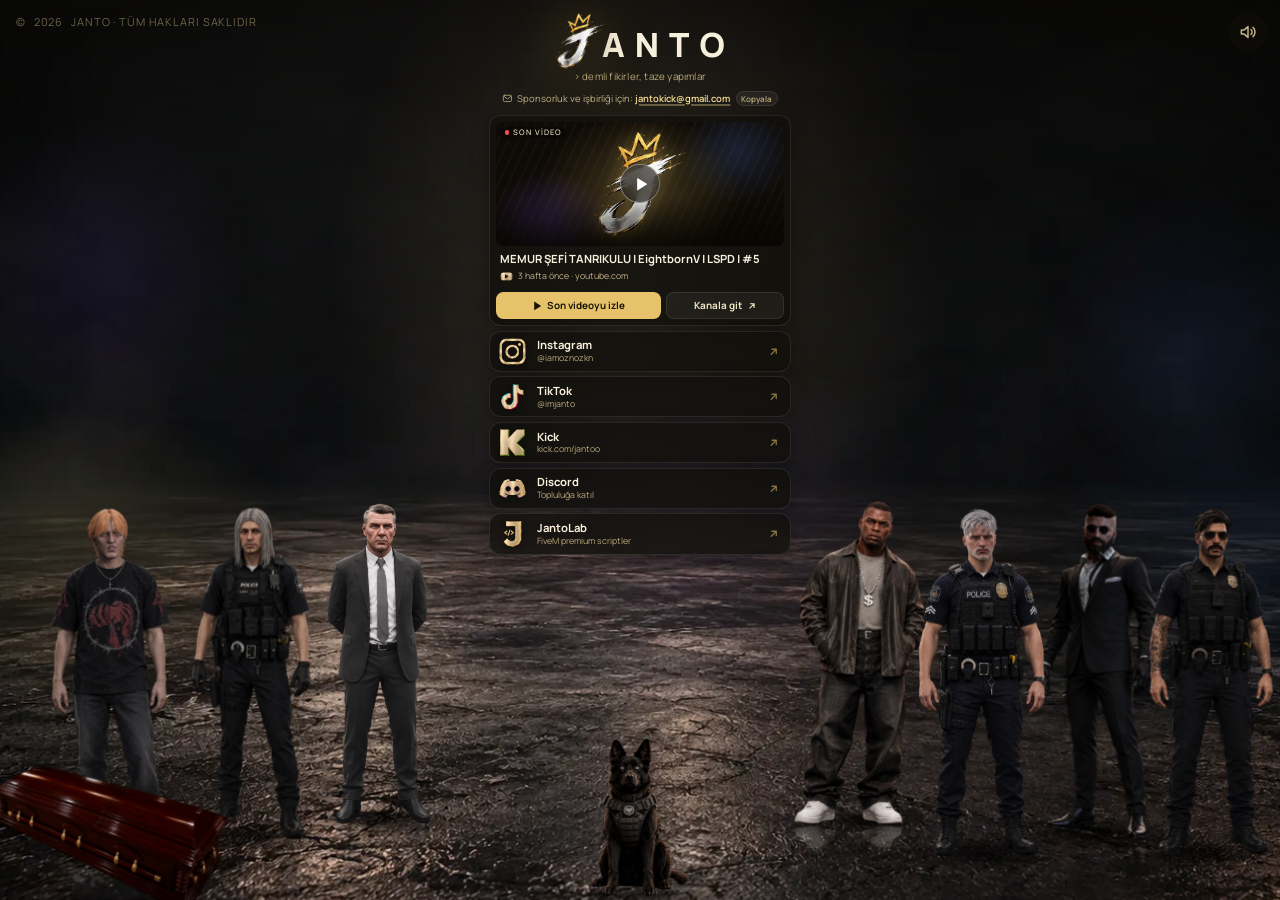
==== index.html @ 06f2e339 "Add first-visit content warning gate" ====
<!doctype html>
<html lang="tr">
<head>
<meta charset="utf-8">
<meta name="viewport" content="width=device-width, initial-scale=1, viewport-fit=cover">
<title>Janto</title>
<meta name="description" content="Janto resmi bağlantı sayfası: YouTube, Instagram, TikTok, Kick, Discord ve JantoLab.">
<meta name="theme-color" content="#080604">
<meta name="color-scheme" content="dark">
<meta name="referrer" content="strict-origin-when-cross-origin">
<meta http-equiv="Content-Security-Policy" content="default-src 'none'; script-src 'self'; style-src 'self' 'unsafe-inline'; img-src 'self' data: https://i.ytimg.com; font-src 'self'; media-src 'self'; connect-src 'self'; manifest-src 'self'; base-uri 'none'; form-action 'none'; object-src 'none'">
<link rel="canonical" href="https://jntpage.netlify.app/">
<link rel="icon" type="image/png" href="img/favicon-64.png">
<link rel="apple-touch-icon" href="img/apple-touch-icon.png">
<link rel="manifest" href="manifest.webmanifest">
<meta property="og:type" content="website">
<meta property="og:site_name" content="Janto">
<meta property="og:title" content="Janto">
<meta property="og:description" content="YouTube, Instagram, TikTok, Kick, Discord ve JantoLab: tüm bağlantılar tek sayfada.">
<meta property="og:url" content="https://jntpage.netlify.app/">
<meta property="og:image" content="https://jntpage.netlify.app/img/og.jpg">
<meta property="og:image:width" content="1200">
<meta property="og:image:height" content="630">
<meta name="twitter:card" content="summary_large_image">
<link rel="preload" href="fonts/manrope-latin-wght-normal.woff2" as="font" type="font/woff2" crossorigin>
<link rel="preload" href="fonts/manrope-latin-ext-wght-normal.woff2" as="font" type="font/woff2" crossorigin>
<link rel="preload" href="fonts/playfair-display-latin-wght-normal.woff2" as="font" type="font/woff2" crossorigin>
<link rel="stylesheet" href="css/style.css?v=20261113i">
<script src="js/app.js?v=20261113m" defer></script>
</head>
<body>
<svg width="0" height="0" style="position:absolute" aria-hidden="true">
  <defs>
    <linearGradient id="ig" x1="0" y1="1" x2="1" y2="0">
      <stop offset="0" stop-color="#fdc468"/>
      <stop offset=".45" stop-color="#e1306c"/>
      <stop offset="1" stop-color="#7b3fe4"/>
    </linearGradient>
    <symbol id="glass" viewBox="0 0 28 30">
      <path d="M7 7h14l-1.5 13.5a3.2 3.2 0 0 1-3.2 2.8h-4.6a3.2 3.2 0 0 1-3.2-2.8z" fill="#d98a3a" fill-opacity=".9"/>
      <path d="M7 7h14l-.5 4.5H7.5z" fill="#fff" fill-opacity=".25"/>
      <path d="M7 7h14l-1.5 13.5a3.2 3.2 0 0 1-3.2 2.8h-4.6a3.2 3.2 0 0 1-3.2-2.8z" fill="none" stroke="currentColor" stroke-width="1.6" stroke-linejoin="round"/>
      <ellipse cx="14" cy="26.6" rx="10" ry="2.3" fill="none" stroke="currentColor" stroke-width="1.6"/>
    </symbol>
    <symbol id="arrow-out" viewBox="0 0 16 16"><path d="M4.5 11.5l7-7M5.5 4.5h6v6" fill="none" stroke="currentColor" stroke-width="1.8" stroke-linecap="round" stroke-linejoin="round"/></symbol>
    <symbol id="yt-icon" viewBox="0 0 32 22"><rect x="0" y="0" width="32" height="22" rx="6.5" fill="#ff2d2d"/><path d="M13 6l9 5-9 5z" fill="#fff"/></symbol>
  </defs>
</svg>

<div class="floor" id="floor" aria-hidden="true"></div>
<div class="grade" aria-hidden="true"></div>
<div class="fog" aria-hidden="true"></div>

<div class="stamp">© <span id="yr">2026</span> Janto · Tüm hakları saklıdır</div>

<main>
  <header class="hero">
    <h1 class="wordmark" aria-label="JANTO">
      <img class="logo" src="img/logo-240.webp" alt="" width="240" height="279" fetchpriority="high" decoding="async">
      <span aria-hidden="true">ANTO</span>
    </h1>
    <p class="tagline">&gt; demli fikirler, taze yapımlar</p>
    <!-- Sponsorluk satırı: adres js/app.js içinde parçalı birleştirilir -->
    <p class="contact">
      <svg viewBox="0 0 24 24" fill="none" stroke="currentColor" stroke-width="1.8" stroke-linecap="round" stroke-linejoin="round" aria-hidden="true"><rect x="3" y="5" width="18" height="14" rx="2.6"/><path d="M3.8 7.2L12 13.2l8.2-6"/></svg>
      <span><b class="contact-h">Sponsorluk / İşbirliği</b><br>Sponsorluk ve işbirliği için: <a id="mail" href="#">e-posta adresini göster</a><noscript> jantokick [at] gmail [dot] com</noscript> <button class="copy" id="copy" type="button" hidden>Kopyala</button></span>
    </p>
  </header>

  <ul class="links">
    <li>
      <div class="yt-card" id="yt" data-state="demo">
        <a class="yt-thumb" id="yt-thumb" href="#" data-yt="video" aria-label="Son video, izle">
          <span class="yt-ph" id="yt-ph" aria-hidden="true"><img src="img/logo-240.webp" alt="" width="240" height="279" decoding="async"></span>
          <img class="yt-img" id="yt-img" alt="" hidden>
          <span class="film film-l" aria-hidden="true"></span><span class="film film-r" aria-hidden="true"></span>
          <span class="yt-badge"><i class="dot"></i>Son video<b class="yt-new" id="yt-new" hidden>Yeni</b></span>
          <span class="yt-play" aria-hidden="true"><svg viewBox="0 0 16 16"><path d="M3.5 1.8v12.4a.5.5 0 0 0 .76.43l10-6.2a.5.5 0 0 0 0-.86l-10-6.2a.5.5 0 0 0-.76.43z" fill="currentColor"/></svg></span>
          <span class="yt-bar" aria-hidden="true"><i></i></span>
        </a>
        <div class="yt-body">
          <h2 class="yt-title" id="yt-title">Son videon burada otomatik görünecek</h2>
          <p class="yt-meta"><img src="img/ic_yt.webp?v=2" alt="" width="192" height="192" decoding="async"><span class="yt-when" id="yt-when">Abone olmayı unutma!</span></p>
        </div>
        <div class="yt-actions">
          <a class="yt-btn yt-btn--main" id="yt-watch" href="#" data-yt="video"><svg viewBox="0 0 16 16" aria-hidden="true"><path d="M3.5 1.8v12.4a.5.5 0 0 0 .76.43l10-6.2a.5.5 0 0 0 0-.86l-10-6.2a.5.5 0 0 0-.76.43z" fill="currentColor"/></svg>Son videoyu izle</a>
          <a class="yt-btn" id="yt-chan" href="#" data-yt="channel">Kanala git<svg aria-hidden="true"><use href="#arrow-out"/></svg></a>
        </div>
      </div>
    </li>
    <li>
      <a class="link" href="#" data-link="instagram">
        <span class="tile">
          <img src="img/ic_instagram.webp?v=2" alt="" width="192" height="192" decoding="async">
        </span>
        <span class="txt"><b>Instagram</b><small>@iamoznozkn</small></span>
        <span class="go"><svg aria-hidden="true"><use href="#arrow-out"/></svg></span>
      </a>
    </li>
    <li>
      <a class="link" href="#" data-link="tiktok">
        <span class="tile">
          <img src="img/ic_tiktok.webp?v=2" alt="" width="192" height="192" decoding="async">
        </span>
        <span class="txt"><b>TikTok</b><small>@imjanto</small></span>
        <span class="go"><svg aria-hidden="true"><use href="#arrow-out"/></svg></span>
      </a>
    </li>
    <li>
      <a class="link" href="#" data-link="kick">
        <span class="tile">
          <img src="img/ic_kick.webp?v=2" alt="" width="192" height="192" decoding="async">
        </span>
        <span class="txt"><b>Kick</b><small>kick.com/jantoo</small></span>
        <span class="go"><svg aria-hidden="true"><use href="#arrow-out"/></svg></span>
      </a>
    </li>
    <li>
      <a class="link" href="#" data-link="discord">
        <span class="tile">
          <img src="img/ic_discord.webp?v=2" alt="" width="192" height="192" decoding="async">
        </span>
        <span class="txt"><b>Discord</b><small>Topluluğa katıl</small></span>
        <span class="go"><svg aria-hidden="true"><use href="#arrow-out"/></svg></span>
      </a>
    </li>
    <li>
      <a class="link" href="#" data-link="jantolab">
        <span class="tile">
          <img src="img/ic_jantolab.webp?v=2" alt="" width="192" height="192" decoding="async">
        </span>
        <span class="txt"><b>JantoLab</b><small>FiveM premium scriptler</small></span>
        <span class="go"><svg aria-hidden="true"><use href="#arrow-out"/></svg></span>
      </a>
    </li>
  </ul>
</main>

<section class="persp" aria-label="Karakter seçimi">
  <div class="lane-title">Karakter seç <span>kaydır →</span></div>
  <div class="world" id="world">
      <div class="char char-coffin" data-id="coffin" style="--cx:200;--feet:1068;--h:227;--ar:1.4970;--tz:200">
        <div class="sprite">
          <span class="glow"></span>
          <span class="shadow"></span>
          <span class="pad"></span>
          <img loading="lazy" class="ref" src="img/coffin_closed.webp" alt="" aria-hidden="true" decoding="async" draggable="false">
          <picture><source media="(max-width: 899px), (max-aspect-ratio: 6/5), (max-height: 659px)" srcset="img/m/coffin_closed.webp"><img class="fig fig-closed" src="img/coffin_closed.webp" alt="" width="1000" height="668" decoding="async" draggable="false"></picture><picture><source media="(max-width: 899px), (max-aspect-ratio: 6/5), (max-height: 659px)" srcset="img/m/coffin_open.webp"><img class="fig fig-open" src="img/coffin_open.webp" loading="lazy" alt="" width="1000" height="668" decoding="async" draggable="false"></picture>
          <button class="hit" type="button" data-id="coffin" style="clip-path:polygon(0.2% 25.48%,2.25% 37.21%,0.07% 39.76%,2.31% 51.17%,0.95% 59.73%,65.96% 99.49%,88.36% 99.9%,96.26% 77.88%,95.78% 66.16%,99.66% 50.87%,98.91% 43.73%,56.23% 23.96%,55.21% 11.01%,12.59% 0.2%,13.07% 14.07%)"></button>
          <span class="tag tag--top" aria-hidden="true"></span>
        </div>
      </div>
      <div class="char" data-id="orange" style="--cx:172;--feet:1012;--h:520;--ar:0.3509;--tz:40">
        <div class="sprite">
          <span class="glow"></span>
          <span class="shadow"></span>
          <span class="pad"></span>
          <img loading="lazy" class="ref" src="img/orange.webp" alt="" aria-hidden="true" decoding="async" draggable="false">
          <picture><source media="(max-width: 899px), (max-aspect-ratio: 6/5), (max-height: 659px)" srcset="img/m/orange.webp"><img class="fig" src="img/orange.webp" alt="" width="372" height="1060" decoding="async" draggable="false"></picture>
          <button class="hit" type="button" data-id="orange" style="clip-path:polygon(44.67% 0.14%,30.38% 5.72%,37.83% 14.42%,15.9% 18.87%,0.4% 33.14%,7.65% 34.35%,1.41% 54.91%,12.27% 59.15%,11.07% 48.27%,22.54% 35.69%,15.9% 52.79%,27.77% 85.87%,15.29% 95.9%,31.39% 96.47%,48.89% 92.93%,50.3% 57.03%,69.22% 94.7%,96.38% 99.72%,83.3% 59.01%,95.98% 54.56%,91.55% 33.71%,98.99% 32.51%,83.3% 18.3%,61.17% 14.42%,63.18% 3.53%)"></button>
          <span class="tag tag--top" aria-hidden="true"></span>
        </div>
      </div>
      <div class="char" data-id="graypolice" style="--cx:376;--feet:990;--h:500;--ar:0.3642;--tz:0">
        <div class="sprite">
          <span class="glow"></span>
          <span class="shadow"></span>
          <span class="pad"></span>
          <img loading="lazy" class="ref" src="img/graypolice.webp" alt="" aria-hidden="true" decoding="async" draggable="false">
          <picture><source media="(max-width: 899px), (max-aspect-ratio: 6/5), (max-height: 659px)" srcset="img/m/graypolice.webp"><img class="fig" src="img/graypolice.webp" alt="" width="386" height="1060" decoding="async" draggable="false"></picture>
          <button class="hit" type="button" data-id="graypolice" style="clip-path:polygon(45.36% 0.37%,35.89% 4.7%,35.08% 14.03%,20.16% 17.93%,6.85% 30.42%,10.89% 31.74%,0.2% 51.8%,12.5% 56.28%,11.29% 45.78%,17.34% 40.71%,23.99% 48.64%,15.52% 51.29%,17.14% 59.59%,24.19% 60.18%,24.4% 87.29%,11.69% 94.86%,25.81% 95.74%,41.73% 92.43%,52.42% 55.11%,71.98% 83.03%,73.19% 95.44%,77.62% 99.12%,88.1% 99.78%,94.56% 97.58%,83.06% 54.67%,88.1% 52.17%,88.31% 57.16%,99.6% 52.53%,98.79% 30.42%,85.69% 17.63%,70.16% 14.03%,63.91% 1.98%)"></button>
          <span class="tag tag--top" aria-hidden="true"></span>
        </div>
      </div>
      <div class="char" data-id="suitman" style="--cx:566;--feet:970;--h:486;--ar:0.3245;--tz:-40">
        <div class="sprite">
          <span class="glow"></span>
          <span class="shadow"></span>
          <span class="pad"></span>
          <img loading="lazy" class="ref" src="img/suitman.webp" alt="" aria-hidden="true" decoding="async" draggable="false">
          <picture><source media="(max-width: 899px), (max-aspect-ratio: 6/5), (max-height: 659px)" srcset="img/m/suitman.webp"><img class="fig" src="img/suitman.webp" alt="" width="344" height="1060" decoding="async" draggable="false"></picture>
          <button class="hit" type="button" data-id="suitman" style="clip-path:polygon(49.05% 0.08%,34.29% 3.56%,37.86% 12.68%,7.86% 18.48%,0.95% 36.66%,14.52% 41.14%,10.0% 53.44%,15.95% 55.22%,16.9% 86.7%,8.1% 98.76%,23.81% 99.38%,33.1% 95.36%,50.71% 56.38%,67.62% 93.35%,82.86% 98.92%,95.24% 99.77%,99.29% 97.83%,85.24% 86.62%,89.05% 52.05%,84.29% 40.6%,95.48% 36.12%,90.0% 18.25%,61.67% 13.15%,65.48% 2.4%)"></button>
          <span class="tag tag--top" aria-hidden="true"></span>
        </div>
      </div>
      <div class="char char-dog" data-id="dog" style="--cx:960;--feet:1062;--h:232;--ar:0.6319;--tz:120">
        <div class="sprite">
          <span class="glow"></span>
          <span class="shadow"></span>
          <span class="pad"></span>
          <img loading="lazy" class="ref dog-sit" src="img/dog.webp" alt="" aria-hidden="true" decoding="async" draggable="false">
          <img class="ref dog-sleep" src="img/dog_sleep.webp" loading="lazy" alt="" aria-hidden="true" decoding="async" draggable="false">
          <picture><source media="(max-width: 899px), (max-aspect-ratio: 6/5), (max-height: 659px)" srcset="img/m/dog.webp"><img class="fig dog-sit" src="img/dog.webp" alt="" width="455" height="720" decoding="async" draggable="false"></picture>
          <img class="fig dog-sleep" src="img/dog_sleep.webp" loading="lazy" alt="" width="560" height="612" decoding="async" draggable="false">
          <button class="hit" type="button" data-id="dog" style="clip-path:polygon(57.4% 0.09%,39.79% 10.37%,27.66% 0.93%,22.04% 1.78%,18.05% 13.08%,19.82% 21.87%,16.27% 26.45%,19.67% 31.4%,13.02% 39.81%,15.83% 44.77%,12.28% 58.88%,16.12% 66.17%,8.14% 76.17%,11.98% 87.57%,0.3% 91.87%,3.7% 94.11%,14.2% 93.55%,13.31% 99.16%,25.3% 98.79%,27.37% 94.02%,51.18% 93.93%,52.37% 98.6%,64.5% 99.63%,66.12% 95.05%,81.07% 95.51%,77.07% 90.28%,79.73% 88.5%,89.2% 92.8%,99.26% 90.0%,94.23% 84.86%,81.51% 82.24%,79.14% 68.32%,71.15% 63.93%,67.01% 39.25%,59.76% 30.84%,62.43% 26.64%,59.02% 21.87%,61.24% 12.9%)" data-poly-sit="polygon(57.4% 0.09%,39.79% 10.37%,27.66% 0.93%,22.04% 1.78%,18.05% 13.08%,19.82% 21.87%,16.27% 26.45%,19.67% 31.4%,13.02% 39.81%,15.83% 44.77%,12.28% 58.88%,16.12% 66.17%,8.14% 76.17%,11.98% 87.57%,0.3% 91.87%,3.7% 94.11%,14.2% 93.55%,13.31% 99.16%,25.3% 98.79%,27.37% 94.02%,51.18% 93.93%,52.37% 98.6%,64.5% 99.63%,66.12% 95.05%,81.07% 95.51%,77.07% 90.28%,79.73% 88.5%,89.2% 92.8%,99.26% 90.0%,94.23% 84.86%,81.51% 82.24%,79.14% 68.32%,71.15% 63.93%,67.01% 39.25%,59.76% 30.84%,62.43% 26.64%,59.02% 21.87%,61.24% 12.9%)" data-poly-sleep="polygon(22.14% 0.00%,18.93% 9.48%,18.93% 14.05%,17.68% 18.14%,17.86% 19.93%,18.75% 20.42%,18.57% 25.65%,17.86% 27.29%,18.57% 28.10%,18.75% 30.56%,17.32% 31.70%,17.32% 32.68%,15.36% 35.13%,15.00% 37.58%,15.71% 40.03%,16.79% 41.01%,16.79% 42.32%,16.07% 42.81%,15.54% 44.61%,16.25% 47.39%,14.11% 49.18%,11.61% 53.92%,12.14% 56.37%,13.75% 57.03%,14.11% 60.95%,13.04% 61.76%,12.32% 68.63%,10.36% 71.41%,10.36% 78.76%,7.86% 83.66%,8.04% 85.78%,5.71% 88.56%,3.39% 89.54%,0.89% 93.14%,0.00% 93.30%,0.00% 96.41%,5.89% 98.37%,15.89% 97.88%,18.21% 96.57%,20.00% 93.79%,22.14% 92.48%,22.68% 90.85%,26.79% 87.91%,29.29% 87.75%,40.00% 88.73%,40.00% 90.03%,37.50% 91.50%,35.54% 95.26%,35.36% 97.22%,37.14% 98.69%,39.11% 99.02%,39.29% 99.84%,51.07% 99.84%,51.07% 99.18%,52.86% 97.88%,53.04% 95.75%,53.75% 94.77%,65.54% 90.36%,67.14% 88.73%,66.96% 85.62%,68.75% 85.62%,70.54% 87.42%,77.14% 87.75%,79.64% 87.42%,81.43% 85.29%,83.75% 85.29%,86.43% 86.27%,95.89% 85.95%,99.82% 84.48%,99.82% 76.80%,99.11% 76.80%,97.68% 75.33%,96.07% 72.39%,94.11% 72.06%,93.75% 71.08%,91.07% 70.42%,90.71% 69.77%,84.11% 69.77%,82.32% 65.52%,81.07% 64.54%,81.07% 63.56%,76.61% 59.97%,76.07% 58.82%,73.57% 57.35%,65.71% 55.07%,62.86% 49.02%,60.18% 47.39%,60.36% 45.92%,59.11% 44.28%,58.93% 41.99%,59.64% 41.83%,60.71% 37.25%,59.11% 33.01%,57.68% 31.37%,57.86% 29.41%,58.93% 27.29%,58.57% 21.73%,59.82% 20.75%,59.82% 10.62%,58.75% 3.76%,57.86% 1.47%,55.71% 0.98%,53.04% 2.45%,46.25% 9.64%,42.68% 11.44%,42.68% 13.89%,38.21% 14.22%,35.36% 13.73%,35.71% 11.44%,32.86% 9.31%,29.29% 4.08%,25.54% 0.65%,25.54% 0.00%)"></button>
          <span class="tag tag--right" aria-hidden="true"></span>
        </div>
      </div>
      <div class="char" data-id="black" style="--cx:1292;--feet:970;--h:490;--ar:0.4075;--tz:-40">
        <div class="sprite">
          <span class="glow"></span>
          <span class="shadow"></span>
          <span class="pad"></span>
          <img loading="lazy" class="ref" src="img/black.webp" alt="" aria-hidden="true" decoding="async" draggable="false">
          <picture><source media="(max-width: 899px), (max-aspect-ratio: 6/5), (max-height: 659px)" srcset="img/m/black.webp"><img class="fig" src="img/black.webp" alt="" width="432" height="1060" decoding="async" draggable="false"></picture>
          <button class="hit" type="button" data-id="black" style="clip-path:polygon(67.25% 0.27%,54.15% 1.87%,49.13% 11.39%,18.56% 18.77%,3.93% 31.58%,21.62% 53.2%,7.64% 84.07%,10.04% 92.53%,1.31% 99.47%,31.0% 98.4%,38.43% 87.9%,33.62% 84.34%,44.54% 75.18%,52.18% 59.88%,54.8% 84.34%,47.16% 87.37%,51.97% 98.13%,82.31% 99.73%,73.58% 93.24%,81.44% 83.81%,84.28% 54.09%,99.56% 34.88%,92.36% 22.69%,69.43% 13.26%,75.33% 3.74%)"></button>
          <span class="tag tag--top" aria-hidden="true"></span>
        </div>
      </div>
      <div class="char" data-id="tiago" style="--cx:1470;--feet:1012;--h:520;--ar:0.3708;--tz:40">
        <div class="sprite">
          <span class="glow"></span>
          <span class="shadow"></span>
          <span class="pad"></span>
          <img loading="lazy" class="ref" src="img/tiago.webp" alt="" aria-hidden="true" decoding="async" draggable="false">
          <picture><source media="(max-width: 899px), (max-aspect-ratio: 6/5), (max-height: 659px)" srcset="img/m/tiago.webp"><img class="fig" src="img/tiago.webp" alt="" width="393" height="1060" decoding="async" draggable="false"></picture>
          <button class="hit" type="button" data-id="tiago" style="clip-path:polygon(41.74% 0.14%,31.91% 4.06%,38.22% 13.64%,10.95% 21.76%,0.37% 39.67%,0.19% 54.13%,11.32% 58.75%,10.95% 53.37%,18.74% 65.56%,12.06% 98.97%,26.72% 99.59%,48.61% 57.16%,64.56% 96.76%,87.01% 99.52%,90.72% 96.56%,79.59% 90.43%,79.04% 35.61%,89.05% 47.8%,82.93% 55.3%,89.05% 54.13%,87.94% 59.02%,96.85% 56.34%,99.44% 50.0%,93.88% 31.54%,82.37% 19.97%,57.7% 13.71%,58.81% 2.07%)"></button>
          <span class="tag tag--top" aria-hidden="true"></span>
        </div>
      </div>
      <div class="char" data-id="beard" style="--cx:1646;--feet:990;--h:505;--ar:0.3736;--tz:0">
        <div class="sprite">
          <span class="glow"></span>
          <span class="shadow"></span>
          <span class="pad"></span>
          <img loading="lazy" class="ref" src="img/beard.webp" alt="" aria-hidden="true" decoding="async" draggable="false">
          <picture><source media="(max-width: 899px), (max-aspect-ratio: 6/5), (max-height: 659px)" srcset="img/m/beard.webp"><img class="fig" src="img/beard.webp" alt="" width="396" height="1060" decoding="async" draggable="false"></picture>
          <button class="hit" type="button" data-id="beard" style="clip-path:polygon(49.26% 0.07%,37.87% 6.93%,42.1% 14.33%,21.51% 20.23%,1.47% 46.98%,2.57% 55.69%,12.68% 57.06%,12.13% 49.31%,28.12% 39.16%,22.43% 51.58%,32.35% 86.56%,23.16% 92.66%,8.64% 95.95%,48.9% 95.68%,51.84% 59.12%,75.18% 93.07%,71.88% 99.38%,86.21% 99.79%,89.52% 89.99%,78.86% 56.79%,93.57% 52.67%,99.45% 33.81%,86.95% 17.01%,61.21% 12.62%,65.26% 3.64%)"></button>
          <span class="tag tag--top" aria-hidden="true"></span>
        </div>
      </div>
      <div class="char" data-id="mustache" style="--cx:1812;--feet:1012;--h:520;--ar:0.3642;--tz:40">
        <div class="sprite">
          <span class="glow"></span>
          <span class="shadow"></span>
          <span class="pad"></span>
          <img loading="lazy" class="ref" src="img/mustache.webp" alt="" aria-hidden="true" decoding="async" draggable="false">
          <picture><source media="(max-width: 899px), (max-aspect-ratio: 6/5), (max-height: 659px)" srcset="img/m/mustache.webp"><img class="fig" src="img/mustache.webp" alt="" width="386" height="1060" decoding="async" draggable="false"></picture>
          <button class="hit" type="button" data-id="mustache" style="clip-path:polygon(51.81% 0.07%,35.89% 2.93%,39.52% 12.84%,14.11% 19.22%,2.82% 29.13%,5.04% 56.13%,14.31% 57.3%,10.89% 52.6%,16.13% 55.03%,10.08% 47.62%,15.52% 39.25%,15.52% 49.08%,21.37% 49.6%,15.32% 91.64%,6.45% 97.95%,11.69% 99.71%,32.06% 96.33%,50.2% 55.25%,63.91% 95.3%,81.85% 99.12%,94.35% 98.17%,80.44% 84.67%,81.05% 40.57%,89.31% 47.76%,85.89% 57.08%,95.97% 55.03%,99.6% 46.66%,85.08% 21.94%,75.2% 15.7%,59.27% 13.57%,65.32% 3.52%)"></button>
          <span class="tag tag--top" aria-hidden="true"></span>
        </div>
      </div>
  </div>
</section>

<button class="snd" id="snd" type="button" aria-pressed="true" aria-label="Efekt seslerini kapat" title="Efekt sesleri">
    <svg class="i-on" viewBox="0 0 24 24" fill="none" stroke="currentColor" stroke-width="1.8" stroke-linecap="round" stroke-linejoin="round" aria-hidden="true"><path d="M4 9.5v5h3.5L12 18.5v-13L7.5 9.5H4z"/><path d="M15.5 9a4 4 0 0 1 0 6M18 6.5a7.5 7.5 0 0 1 0 11"/></svg>
    <svg class="i-off" viewBox="0 0 24 24" fill="none" stroke="currentColor" stroke-width="1.8" stroke-linecap="round" stroke-linejoin="round" aria-hidden="true"><path d="M4 9.5v5h3.5L12 18.5v-13L7.5 9.5H4z"/><path d="M16 9.5l5 5M21 9.5l-5 5"/></svg>
  </button>
  <div class="fx" id="fx" aria-hidden="true"></div>
  <dialog id="go" aria-labelledby="go-title">
  <div class="go-card">
    <div class="go-who">
      <span class="go-photo" id="go-photo"><img id="go-img" alt=""></span>
      <div>
        <div class="go-name" id="go-name"></div>
        <div class="go-eyebrow"><svg aria-hidden="true"><use href="#arrow-out"/></svg>dış bağlantı</div>
      </div>
    </div>
    <h2 id="go-title">Bu siteye yönlendiriliyorsunuz</h2>
    <p class="go-url"><b id="go-host"></b><small id="go-full"></small></p>
    <p class="go-ask">Onaylıyor musunuz?</p>
    <div class="go-actions">
      <button class="btn" id="go-cancel" type="button">Vazgeç</button>
      <a class="btn primary" id="go-ok" target="_blank" rel="noopener noreferrer" href="#">Onaylıyorum</a>
    </div>
  </div>
</dialog>

  <dialog class="warning-dialog" id="warning" aria-labelledby="warning-title" aria-describedby="warning-description">
    <div class="warning-card">
      <span class="warning-kicker">İÇERİK UYARISI</span>
      <h2 id="warning-title">Devam etmeden önce</h2>
      <p id="warning-description">Bu sitede <strong>jumpscare</strong>, aniden değişen görüntüler, yüksek ses efektleri ve parlak ya da yanıp sönen ışıklar bulunabilir. Bu tür içerikler ışığa duyarlı kişiler veya bu efektlerden rahatsız olabilecek ziyaretçiler için uygun olmayabilir.</p>
      <p class="warning-note">Devam ederek bu tür efektlerle karşılaşabileceğini anladığını ve siteye girmek istediğini onaylamış olursun.</p>
      <div class="warning-actions">
        <button class="warning-leave" id="warning-leave" type="button">Ayrıl</button>
        <button class="warning-accept" id="warning-accept" type="button">Anladım, siteye gir</button>
      </div>
    </div>
  </dialog>
</body>
</html>
---- css/style.css ----
@font-face {
  font-family: "Manrope";
  font-style: normal;
  font-display: swap;
  font-weight: 200 800;
  src: url("../fonts/manrope-latin-ext-wght-normal.woff2") format("woff2");
  unicode-range: U+0100-02BA,U+02BD-02C5,U+02C7-02CC,U+02CE-02D7,U+02DD-02FF,U+0304,U+0308,U+0329,U+1D00-1DBF,U+1E00-1E9F,U+1EF2-1EFF,U+2020,U+20A0-20AB,U+20AD-20C0,U+2113,U+2C60-2C7F,U+A720-A7FF;
}
@font-face {
  font-family: "Manrope";
  font-style: normal;
  font-display: swap;
  font-weight: 200 800;
  src: url("../fonts/manrope-latin-wght-normal.woff2") format("woff2");
  unicode-range: U+0000-00FF,U+0131,U+0152-0153,U+02BB-02BC,U+02C6,U+02DA,U+02DC,U+0304,U+0308,U+0329,U+2000-206F,U+20AC,U+2122,U+2191,U+2193,U+2212,U+2215,U+FEFF,U+FFFD;
}
@font-face {
  font-family: "Playfair Display";
  font-style: normal;
  font-display: swap;
  font-weight: 400 900;
  src: url("../fonts/playfair-display-latin-ext-wght-normal.woff2") format("woff2");
  unicode-range: U+0100-02BA,U+02BD-02C5,U+02C7-02CC,U+02CE-02D7,U+02DD-02FF,U+0304,U+0308,U+0329,U+1D00-1DBF,U+1E00-1E9F,U+1EF2-1EFF,U+2020,U+20A0-20AB,U+20AD-20C0,U+2113,U+2C60-2C7F,U+A720-A7FF;
}
@font-face {
  font-family: "Playfair Display";
  font-style: normal;
  font-display: swap;
  font-weight: 400 900;
  src: url("../fonts/playfair-display-latin-wght-normal.woff2") format("woff2");
  unicode-range: U+0000-00FF,U+0131,U+0152-0153,U+02BB-02BC,U+02C6,U+02DA,U+02DC,U+0304,U+0308,U+0329,U+2000-206F,U+20AC,U+2122,U+2191,U+2193,U+2212,U+2215,U+FEFF,U+FFFD;
}

/* Layout: sabit karanlık zemin üzerinde karakter seçim sahnesi. Ortada logo, sponsorluk satırı, YouTube vitrin kartı ve beş bağlantı; iki yanda üçer karakter, altta köpek, sol önde tabut.
   Dar ekranda sahne, bağlantıların altında yatay kaydırılan bir şeride dönüşür. Tek tema: koyu, soft altın sarısı; mor ve mavi sadece küçük fışkırtmalar. */
:root {
  color-scheme: dark;
  --bg: #080604;
  --ink: #f7edd0;
  --muted: #bba97c;
  --card: rgba(24, 18, 10, .90);
  --card-fg: #f8f0da;
  --card-sub: #c4b389;
  --card-line: rgba(232, 200, 114, .24);
  --tile: rgba(232, 200, 114, .10);
  --accent: #e6c36a;
  --accent-hi: #f5dd93;
  --accent-lo: #b98f3a;
  --accent-fg: #1b1406;
  --accent-soft: #f0d58c;
  --violet: #8b5cf6;
  --blue: #4f8cff;
  --tea: #d98a3a;
  --pill: rgba(24, 18, 10, .88);
  --pill-fg: #ecd9a3;
  --font-display: "Playfair Display", Georgia, "Times New Roman", serif;
  --font-body: "Manrope", system-ui, -apple-system, "Segoe UI", sans-serif;
  --font-mono: "Manrope", system-ui, -apple-system, "Segoe UI", sans-serif;
}

* { box-sizing: border-box; }
[hidden] { display: none !important; }
html, body { min-height: 100%; }
body {
  margin: 0;
  background: var(--bg);
  color: var(--ink);
  font-family: var(--font-body);
  padding-left: max(16px, env(safe-area-inset-left, 0px));
  padding-right: max(16px, env(safe-area-inset-right, 0px));
  overflow-x: hidden;
}

/* ---------- Zemin ---------- */
.floor {
  position: fixed; inset: -3%; z-index: 0; pointer-events: none;
  background: url("../img/floor.webp") 50% 100% / cover no-repeat, var(--bg);
  transform: translate(calc(var(--fx, 0) * 1px), calc(var(--fy, 0) * 1px));
  will-change: transform;
}
.grade {
  position: fixed; inset: 0; z-index: 0; pointer-events: none;
  background:
    radial-gradient(ellipse 34% 60% at 50% 32%, rgba(230, 195, 106, .13), transparent 72%),
    radial-gradient(ellipse 16% 24% at 8% 30%, rgba(139, 92, 246, .10), transparent 70%),
    radial-gradient(ellipse 16% 24% at 93% 38%, rgba(79, 140, 255, .09), transparent 70%),
    linear-gradient(180deg, rgba(8, 6, 3, .55) 0%, rgba(8, 6, 3, 0) 46%),
    radial-gradient(ellipse 120% 90% at 50% 55%, transparent 55%, rgba(4, 3, 1, .74) 100%);
}
.fog { position: fixed; inset: 0; z-index: 0; pointer-events: none; overflow: hidden; }
.fog::before, .fog::after {
  content: ""; position: absolute; left: -20%; width: 140%; height: 34%; top: 40%;
  background:
    radial-gradient(ellipse 18% 50% at 18% 50%, rgba(230, 195, 106, .11), transparent 70%),
    radial-gradient(ellipse 22% 60% at 52% 40%, rgba(139, 92, 246, .07), transparent 70%),
    radial-gradient(ellipse 16% 50% at 84% 55%, rgba(79, 140, 255, .08), transparent 70%);
  animation: drift 70s ease-in-out infinite alternate;
}
.fog::after { top: 52%; opacity: .7; animation-duration: 95s; animation-direction: alternate-reverse; }
@keyframes drift { from { transform: translateX(-4%); } to { transform: translateX(4%); } }

/* ---------- Sahne (masaüstü) ---------- */
.persp {
  position: fixed; inset: 0; z-index: 1;
  perspective: 1800px; perspective-origin: 50% 60%;
  pointer-events: none; overflow: hidden;
}
.lane-title { display: none; }
.world {
  position: absolute; left: 50%; bottom: 0; width: 1920px; height: 1080px; margin-left: -960px;
  transform-origin: 50% 100%;
  transform: scale(var(--s, 1)) rotateY(var(--ry, 0deg)) rotateX(var(--rx, 0deg));
  transform-style: preserve-3d;
  --m: .58;
}
.char {
  position: absolute;
  left: calc(var(--cx) * 1px);
  top: calc((var(--feet) - var(--h)) * 1px);
  width: calc(var(--h) * var(--ar) * 1px);
  height: calc(var(--h) * 1px);
  margin-left: calc(var(--h) * var(--ar) * -.5px);
  transform: translate(calc(var(--dx, 0) * 1px), calc(var(--dy, 0) * 1px)) translateZ(calc(var(--tz) * 1px)) scale(var(--zs, 1));
  transform-origin: 50% 100%;
  /* will-change burada yok: tarayıcı ölçek değişince (yakınlaştırma/uzaklaştırma) katmanı yeniden keskin çizsin */
}
.sprite {
  position: absolute; inset: 0;
  transform-origin: 50% 100%;
  transition: transform .28s cubic-bezier(.2, .8, .2, 1);
  animation: rise .8s cubic-bezier(.2, .8, .2, 1) backwards;
}
.char:nth-child(1) .sprite { animation-delay: .05s; }
.char:nth-child(2) .sprite { animation-delay: .10s; }
.char:nth-child(3) .sprite { animation-delay: .15s; }
.char:nth-child(4) .sprite { animation-delay: .20s; }
.char:nth-child(5) .sprite { animation-delay: .25s; }
.char:nth-child(6) .sprite { animation-delay: .30s; }
.char:nth-child(7) .sprite { animation-delay: .35s; }
.char:nth-child(8) .sprite { animation-delay: .40s; }
@keyframes rise { from { transform: translateY(14px); } to { transform: none; } }

.fig, .ref {
  position: absolute; left: 0; top: 0; width: 100%; height: 100%;
  display: block; user-select: none; -webkit-user-drag: none; pointer-events: none;
}
.fig { transition: filter .25s ease, opacity .25s ease; filter: brightness(.97); }
.ref {
  top: 100%; opacity: .28; filter: blur(1.2px); transform: scaleY(-1);
  -webkit-mask-image: linear-gradient(to top, #000 0%, transparent 38%);
  mask-image: linear-gradient(to top, #000 0%, transparent 38%);
}
.shadow {
  position: absolute; left: 50%; bottom: -3.4%; width: 132%; height: 9%; margin-left: -66%;
  border-radius: 50%; background: radial-gradient(closest-side, rgba(0, 0, 0, .78), transparent);
  filter: blur(4px); pointer-events: none;
}
.pad {
  position: absolute; left: 50%; bottom: -3.6%; width: 150%; height: 10%; margin-left: -75%;
  border-radius: 50%; border: 2px solid rgba(240, 213, 140, .92);
  box-shadow: 0 0 22px rgba(230, 195, 106, .6), 0 0 34px rgba(139, 92, 246, .28), inset 0 0 22px rgba(230, 195, 106, .3);
  opacity: 0; transform: scale(.82); transition: opacity .25s ease, transform .35s cubic-bezier(.2, .8, .2, 1);
  pointer-events: none;
}
.glow {
  position: absolute; inset: -8% -70% -4% -70%;
  background:
    radial-gradient(closest-side at 50% 56%, rgba(230, 195, 106, .30) 0%, rgba(230, 195, 106, .12) 55%, transparent 100%),
    radial-gradient(closest-side at 76% 68%, rgba(139, 92, 246, .17), transparent 100%),
    radial-gradient(closest-side at 24% 66%, rgba(79, 140, 255, .13), transparent 100%);
  -webkit-mask-image: radial-gradient(closest-side, #000 35%, transparent 100%);
  mask-image: radial-gradient(closest-side, #000 35%, transparent 100%);
  opacity: 0; transition: opacity .3s ease; pointer-events: none;
}
.char-dog .dog-sleep { display: none; }
.char-dog.asleep .dog-sit { display: none; }
.char-dog.asleep .dog-sleep { display: block; }
.char-coffin .pad { display: none; }
.char-coffin .glow { inset: -40% -20% -30% -20%; }
.char-coffin .fig-open { opacity: 0; }

.hit {
  position: absolute; inset: 0; width: 100%; height: 100%;
  margin: 0; padding: 0; border: 0; background: transparent; cursor: pointer;
  pointer-events: auto; -webkit-tap-highlight-color: transparent;
}
.hit:focus { outline: none; }

.tag {
  position: absolute; left: 50%; bottom: calc(100% + 16px);
  padding: calc(6px / var(--s, 1)) calc(11px / var(--s, 1));
  font: 500 calc(13px / var(--s, 1)) / 1 var(--font-mono);
  letter-spacing: .08em; text-transform: uppercase; white-space: nowrap;
  color: var(--pill-fg); background: rgba(18, 13, 6, .93);
  border: 1px solid rgba(232, 200, 114, .5); border-radius: 6px;
  transform: translate(-50%, 6px); opacity: 0; pointer-events: none;
  transition: opacity .2s ease, transform .25s cubic-bezier(.2, .8, .2, 1);
}
.tag::after {
  content: ""; position: absolute; left: 50%; top: 100%; width: 8px; height: 8px; margin: -5px 0 0 -4px;
  background: inherit; border: inherit; border-top: 0; border-left: 0; transform: rotate(45deg);
}
.tag--right { left: calc(100% + 18px); bottom: 24%; transform: translate(-6px, 0); }
.tag--right::after { left: 0; top: 50%; margin: -4px 0 0 -5px; transform: rotate(135deg); }

.char.active .sprite { transform: translateY(-7px); }
.char.active .fig { filter: brightness(1.14) drop-shadow(0 0 8px rgba(245, 221, 147, .65)) drop-shadow(0 0 26px rgba(139, 92, 246, .38)); }
.char.active .pad, .char.active .glow { opacity: 1; transform: none; }
.char.active .tag { opacity: 1; transform: translate(-50%, 0); }
.char.active .tag--right { transform: translate(0, 0); }
.char-coffin.active .sprite { transform: none; }
.char-coffin.active .fig-closed { opacity: 0; }
.char-coffin.active .fig-open { opacity: 1; }
.world.has-active .char:not(.active) .fig { filter: brightness(.52) saturate(.8); }

/* ---------- Sütun ---------- */
main {
  position: relative; z-index: 3;
  width: min(26.25em, 28vw); margin: 0 auto;
  /* sahne 1920x1080 tasarım alanıyla ölçekleniyor; sütun da aynı oranda büyüsün (üst sınır yok) */
  font-size: max(11.5px, min(calc(100vw / 120), calc(100vh / 67.5)));
  padding-top: 1.1em; padding-bottom: .2em;
  display: flex; flex-direction: column; align-items: center;
}
.hero { display: flex; flex-direction: column; align-items: center; gap: .35em; margin-bottom: .8em; position: relative; width: 100%; }
.logo-wrap { position: relative; width: 4.5em; height: 5.2em; display: flex; align-items: center; justify-content: center; margin-bottom: .1em; }
.logo-wrap::before {
  content: ""; position: absolute; inset: -22%; border-radius: 50%;
  background: radial-gradient(closest-side, rgba(230, 195, 106, .26), rgba(139, 92, 246, .08) 62%, transparent 74%);
  animation: aura 7s ease-in-out infinite alternate;
}
.logo {
  position: relative; display: block; height: 5.2em; width: auto; max-width: none;
  filter: drop-shadow(0 .15em .5em rgba(0, 0, 0, .7)) drop-shadow(0 0 .7em rgba(230, 195, 106, .38));
}
@keyframes aura { from { transform: scale(.94); opacity: .75; } to { transform: scale(1.06); opacity: 1; } }
.spurt { position: absolute; left: 50%; top: 24%; width: 0; height: 0; pointer-events: none; z-index: 2; }
.spurt i {
  position: absolute; left: 0; top: 0; border-radius: 50%; opacity: 0;
  width: var(--sz); height: var(--sz); margin: calc(var(--sz) / -2) 0 0 calc(var(--sz) / -2);
  background: var(--c); box-shadow: 0 0 .7em var(--c);
  animation: spurt 8s cubic-bezier(.2, .7, .3, 1) var(--dl) infinite;
}
@keyframes spurt {
  0% { transform: translate(0, 0) scale(.3); opacity: 0; }
  3% { opacity: 1; }
  15% { transform: translate(var(--x), var(--y)) scale(1); opacity: 1; }
  29% { transform: translate(var(--x2), var(--y2)) scale(.5); opacity: 0; }
  100% { transform: translate(var(--x2), var(--y2)) scale(.5); opacity: 0; }
}

h1 {
  margin: 0; font-family: var(--font-display); font-weight: 700;
  display: inline-block; padding: .08em .2em .1em; margin: -.08em -.2em -.1em;
  font-size: 2.8em; letter-spacing: .12em; line-height: 1.1;
  color: #efd488;
  background: linear-gradient(180deg, #fff3c6 0%, #f0d487 48%, #cfa84f 100%);
  -webkit-background-clip: text; background-clip: text; -webkit-text-fill-color: transparent;
  text-rendering: geometricPrecision; -webkit-font-smoothing: antialiased;
}
.tagline { margin: 0; font-family: var(--font-mono); font-size: .78em; color: var(--muted); letter-spacing: .02em; text-align: center; }
.contact {
  margin: .35em 0 0; display: inline-flex; align-items: center; justify-content: center; gap: .55em;
  padding: .5em 1em; border-radius: 999px; max-width: 100%;
  background: rgba(232, 200, 114, .07); border: 1px solid rgba(232, 200, 114, .26);
  font-size: .78em; line-height: 1.25; color: var(--card-sub); text-align: center;
}
.contact-h { color: var(--accent-soft); letter-spacing: .04em; font-weight: 800; }
.contact { text-align: left; }
.contact svg { flex: none; width: 1.3em; height: 1.3em; color: var(--accent); }
.contact a {
  color: var(--accent-hi); font-weight: 700; text-decoration: underline; text-decoration-color: rgba(245, 221, 147, .45);
  text-decoration-thickness: 1.5px; text-underline-offset: .22em; transition: color .15s ease, text-decoration-color .15s ease;
}
.contact a:hover { color: #fff3c6; text-decoration-color: var(--violet); }
.contact a:focus-visible { outline: 2px solid var(--accent-soft); outline-offset: 3px; border-radius: 3px; }

.links { list-style: none; margin: 0; padding: 0; width: 100%; display: flex; flex-direction: column; gap: .42em; }

/* YouTube vitrin kartı */
.yt-card {
  position: relative; width: 100%; padding: .45em; border-radius: 1.05em; overflow: hidden;
  background: linear-gradient(180deg, rgba(38, 29, 14, .95), rgba(20, 15, 8, .95));
  border: 1px solid rgba(232, 200, 114, .4);
  box-shadow: 0 .6em 1.6em rgba(0, 0, 0, .55), 0 0 0 1px rgba(0, 0, 0, .5), inset 0 1px 0 rgba(255, 236, 170, .14);
  -webkit-backdrop-filter: blur(8px); backdrop-filter: blur(8px);
}
.yt-card::before {
  content: ""; position: absolute; right: -2.4em; top: -2.4em; width: 7.5em; height: 7.5em; border-radius: 50%; pointer-events: none;
  background: radial-gradient(circle at 42% 58%, rgba(139, 92, 246, .34), rgba(79, 140, 255, .16) 46%, transparent 70%);
}
.yt-thumb {
  position: relative; display: block; aspect-ratio: 24 / 9; border-radius: .65em; overflow: hidden;
  background: #0b0805; border: 1px solid rgba(232, 200, 114, .28); text-decoration: none; color: inherit;
  isolation: isolate;
}
.yt-thumb:focus-visible { outline: 3px solid var(--accent-soft); outline-offset: 2px; }
.yt-ph {
  position: absolute; inset: 0; display: grid; place-items: center; overflow: hidden;
  background:
    radial-gradient(ellipse 50% 90% at 50% 55%, rgba(230, 195, 106, .24), transparent 70%),
    radial-gradient(ellipse 30% 60% at 18% 80%, rgba(139, 92, 246, .22), transparent 70%),
    radial-gradient(ellipse 30% 60% at 84% 24%, rgba(79, 140, 255, .18), transparent 70%),
    repeating-linear-gradient(115deg, rgba(255, 255, 255, .025) 0 2px, transparent 2px 9px),
    #0e0a05;
}
.yt-ph img { position: absolute; top: 7%; left: 50%; transform: translateX(-50%); height: 86%; width: auto; max-width: none; display: block; filter: drop-shadow(0 0 .8em rgba(230, 195, 106, .35)); }
.yt-img { position: absolute; inset: 0; width: 100%; height: 100%; object-fit: cover; display: block; transition: transform .7s cubic-bezier(.2, .7, .2, 1); }
.yt-thumb::after {
  content: ""; position: absolute; inset: auto 0 0 0; height: 55%; z-index: 1; pointer-events: none;
  background: linear-gradient(transparent, rgba(6, 4, 1, .72));
}
.yt-thumb::before {
  content: ""; position: absolute; top: 0; bottom: 0; left: -40%; width: 30%; z-index: 4; pointer-events: none;
  background: linear-gradient(100deg, transparent, rgba(255, 240, 190, .28), transparent); transform: skewX(-18deg);
}
.yt-card:hover .yt-thumb::before { animation: shine .9s ease; }
@keyframes shine { from { left: -40%; } to { left: 130%; } }
.yt-card:hover .yt-img { transform: scale(1.05); }
.film {
  position: absolute; top: 0; bottom: 0; width: 1em; z-index: 3; pointer-events: none;
  background: #0a0704 url("data:image/svg+xml,%3Csvg xmlns='http://www.w3.org/2000/svg' width='16' height='26'%3E%3Crect x='4' y='6' width='8' height='13' rx='2.4' fill='%23e6c36a' fill-opacity='.8'/%3E%3C/svg%3E") 50% 0 / 100% 1.45em repeat-y;
}
.film-l { left: 0; border-right: 1px solid rgba(232, 200, 114, .3); }
.film-r { right: 0; border-left: 1px solid rgba(232, 200, 114, .3); }
.yt-badge {
  position: absolute; left: 1.45em; top: .55em; z-index: 5; display: inline-flex; align-items: center; gap: .45em;
  padding: .32em .65em; border-radius: 999px; background: rgba(10, 7, 3, .8); color: var(--accent-hi);
  border: 1px solid rgba(232, 200, 114, .42);
  font: 500 .66em/1 var(--font-mono); letter-spacing: .13em; text-transform: uppercase;
}
.yt-badge .dot { width: .6em; height: .6em; border-radius: 50%; background: var(--accent); box-shadow: 0 0 .7em var(--accent); animation: blink 1.8s ease-in-out infinite; }
@keyframes blink { 50% { opacity: .35; } }
.yt-new {
  margin-left: .15em; padding: .22em .5em; border-radius: 99px; letter-spacing: .1em; font-weight: 700; color: #241a05;
  background: linear-gradient(135deg, #f8e5a3 0%, #e6c36a 52%, #c99a38 100%);
  border: 1px solid rgba(255, 239, 184, .72);
  box-shadow: 0 0 .65em rgba(230, 195, 106, .22);
}
.yt-play {
  position: absolute; left: 50%; top: 50%; z-index: 5; width: 3.1em; height: 3.1em; margin: -1.55em 0 0 -1.55em;
  border-radius: 50%; display: grid; place-items: center; color: var(--accent-fg);
  background: linear-gradient(160deg, var(--accent-hi), #d9ae49);
  box-shadow: 0 0 0 .32em rgba(232, 200, 114, .24), 0 .4em 1.2em rgba(0, 0, 0, .55);
  transition: transform .2s ease;
}
.yt-play::after {
  content: ""; position: absolute; inset: -.3em; border-radius: 50%; border: 2px solid rgba(240, 213, 140, .55);
  animation: ping 2.6s ease-out infinite;
}
@keyframes ping { from { transform: scale(.9); opacity: .9; } to { transform: scale(1.55); opacity: 0; } }
.yt-play svg { width: 1.25em; height: 1.25em; margin-left: .12em; display: block; }
.yt-card:hover .yt-play { transform: scale(1.08); }
.yt-bar { position: absolute; left: 1.4em; right: 1.4em; bottom: .5em; z-index: 5; height: .2em; border-radius: 99px; background: rgba(255, 255, 255, .22); overflow: hidden; }
.yt-bar i { display: block; height: 100%; width: 0; background: linear-gradient(90deg, var(--accent-hi), var(--violet), var(--blue)); }
.yt-card:hover .yt-bar i { animation: bar 4.5s linear infinite; }
@keyframes bar { from { width: 0; } to { width: 100%; } }
.yt-body { position: relative; display: flex; flex-direction: column; gap: .28em; padding: .6em .3em .1em; }
.yt-title {
  margin: 0; font: 400 .98em/1.25 var(--font-display); color: #fbf1cf; text-wrap: balance;
  display: -webkit-box; -webkit-line-clamp: 2; -webkit-box-orient: vertical; overflow: hidden;
}
.yt-meta { margin: 0; display: flex; align-items: center; gap: .55em; font: 400 .72em/1.2 var(--font-mono); color: var(--card-sub); }
.yt-meta svg { flex: none; width: 1.7em; height: 1.2em; }
.yt-actions { position: relative; display: grid; grid-template-columns: 1.4fr 1fr; gap: .42em; margin-top: .5em; }
.yt-btn {
  min-height: 2.6em; padding: 0 .8em; border-radius: .7em; text-decoration: none; text-align: center;
  display: flex; align-items: center; justify-content: center; gap: .5em;
  font-weight: 700; font-size: .86em; line-height: 1.1; color: #f6e7b4;
  background: rgba(232, 200, 114, .08); border: 1px solid rgba(232, 200, 114, .4);
  transition: transform .15s ease, background .15s ease, border-color .15s ease;
}
.yt-btn:hover { transform: translateY(-1px); background: rgba(232, 200, 114, .16); border-color: rgba(245, 221, 147, .7); }
.yt-btn:focus-visible { outline: 3px solid var(--accent-soft); outline-offset: 2px; }
.yt-btn svg { width: 1em; height: 1em; flex: none; }
.yt-btn--main {
  color: var(--accent-fg); background: linear-gradient(180deg, #f6df97, #dcb050);
  border-color: rgba(255, 240, 190, .65); box-shadow: 0 .25em .8em rgba(230, 195, 106, .2);
}
.yt-btn--main:hover { background: linear-gradient(180deg, #fbe8a8, #e4b95a); }
.yt-card[data-state="loading"] .yt-title, .yt-card[data-state="loading"] .yt-when { opacity: .55; }

/* Diğer bağlantılar */
.link {
  position: relative; overflow: hidden;
  display: flex; align-items: center; gap: .85em;
  padding: .45em .95em .45em .6em; min-height: 3em;
  background: var(--card); color: var(--card-fg);
  border: 1px solid var(--card-line); border-radius: .85em;
  text-decoration: none;
  -webkit-backdrop-filter: blur(8px); backdrop-filter: blur(8px);
  box-shadow: 0 2px 0 rgba(0, 0, 0, .35), 0 .5em 1.1em rgba(0, 0, 0, .35);
  transition: transform .16s ease, border-color .16s ease;
}
.link::after {
  content: ""; position: absolute; right: -1em; top: 50%; width: 4.2em; height: 4.2em; margin-top: -2.1em;
  border-radius: 50%; border: 3px solid var(--tea); opacity: .15;
  box-shadow: 0 0 0 5px rgba(217, 138, 58, .1); pointer-events: none;
}
.link::before {
  content: ""; position: absolute; left: -1.2em; bottom: -1.6em; width: 3.6em; height: 3.6em; border-radius: 50%; pointer-events: none;
  background: radial-gradient(circle, rgba(139, 92, 246, .22), rgba(79, 140, 255, .1) 55%, transparent 72%);
  opacity: 0; transition: opacity .25s ease;
}
.link:hover { transform: translateY(-2px); border-color: rgba(245, 221, 147, .6); }
.link:hover::before { opacity: 1; }
.link:focus-visible { outline: 3px solid var(--accent-soft); outline-offset: 3px; }
.tile { flex: none; width: 2.3em; height: 2.3em; border-radius: .65em; background: var(--tile); display: grid; place-items: center; position: relative; z-index: 1; }
.tile img { width: 1.75em; height: 1.75em; display: block; object-fit: contain; }
.yt-meta img { width: 1.5em; height: 1.5em; flex: none; display: block; }
.txt { display: flex; flex-direction: column; gap: .1em; min-width: 0; flex: 1; position: relative; z-index: 1; }
.txt b { font-weight: 700; font-size: 1em; line-height: 1.2; }
.txt small { font-size: .76em; color: var(--card-sub); line-height: 1.3; overflow-wrap: anywhere; }
.go { flex: none; width: 1em; height: 1em; opacity: .8; color: var(--accent); position: relative; z-index: 1; }
.go svg { width: 100%; height: 100%; display: block; }

.stamp {
  position: fixed; left: max(16px, env(safe-area-inset-left, 0px)); top: calc(14px + env(safe-area-inset-top, 0px)); z-index: 3;
  display: inline-flex; align-items: center; gap: .45em; white-space: pre;
  padding: 2px 0; border: 0; border-radius: 0; background: transparent; color: var(--pill-fg);
  font-family: var(--font-mono); font-size: 9px; letter-spacing: .11em; text-transform: uppercase;
  opacity: .56; pointer-events: none;
}

/* ---------- Onay penceresi ---------- */
dialog#go {
  width: min(92vw, 26em); padding: 0; border: 1px solid rgba(232, 200, 114, .4); border-radius: 20px;
  background: linear-gradient(180deg, #221a0d 0%, #130e06 100%); color: var(--card-fg);
  font: 16px/1.4 var(--font-body);
  box-shadow: 0 30px 80px rgba(0, 0, 0, .7), 0 0 0 1px rgba(0, 0, 0, .45);
  overflow: hidden;
}
dialog#go[open] { animation: pop .22s cubic-bezier(.2, .8, .2, 1); }
dialog#go::backdrop { background: rgba(4, 3, 1, .72); -webkit-backdrop-filter: blur(4px); backdrop-filter: blur(4px); }
@keyframes pop { from { transform: translateY(10px) scale(.97); } to { transform: none; } }
.go-card { position: relative; padding: 24px 22px 20px; display: flex; flex-direction: column; gap: 14px; }
.go-card::after {
  content: ""; position: absolute; right: -34px; top: -34px; width: 120px; height: 120px; border-radius: 50%;
  border: 5px solid var(--tea); opacity: .16; box-shadow: 0 0 0 9px rgba(217, 138, 58, .08); pointer-events: none;
}
.go-card::before {
  content: ""; position: absolute; left: -30px; bottom: -40px; width: 130px; height: 130px; border-radius: 50%; pointer-events: none;
  background: radial-gradient(circle, rgba(139, 92, 246, .22), rgba(79, 140, 255, .1) 55%, transparent 72%);
}
.go-who { display: flex; align-items: center; gap: 14px; position: relative; z-index: 1; }
@media (min-width: 900px) and (min-aspect-ratio: 6/5) and (min-height: 660px) {
  .tile { width: 2.6em; height: 2.6em; background: transparent; }
  .tile img { width: 2.5em; height: 2.5em; filter: drop-shadow(0 .1em .25em rgba(0, 0, 0, .5)); }
  .link { padding: .3em .95em .3em .5em; }
}
.go-photo {
  flex: none; width: 64px; height: 64px; border-radius: 50%; overflow: hidden;
  border: 2px solid var(--accent); background: #0d0904; box-shadow: 0 0 0 5px rgba(230, 195, 106, .18);
}
.go-photo img { width: 100%; height: 100%; object-fit: cover; object-position: 50% 0; display: block; }
.go-photo.dog img { object-position: 50% 12%; }
.go-photo.contain img { object-fit: contain; object-position: 50% 50%; padding: 6px; }
.go-name { font: 500 12px/1.2 var(--font-mono); letter-spacing: .1em; text-transform: uppercase; color: var(--accent-soft); }
.go-eyebrow { display: flex; align-items: center; gap: 6px; font: 500 11px/1 var(--font-mono); letter-spacing: .14em; text-transform: uppercase; color: var(--muted); margin-top: 6px; }
.go-eyebrow svg { width: 16px; height: 16px; }
#go-title { margin: 0; font: 400 24px/1.15 var(--font-display); text-wrap: balance; position: relative; z-index: 1; }
.go-url {
  margin: 0; padding: 10px 12px; border-radius: 10px; background: rgba(0, 0, 0, .34); border: 1px solid rgba(232, 200, 114, .24);
  display: flex; flex-direction: column; gap: 2px; min-width: 0; position: relative; z-index: 1;
}
.go-url b { font: 600 15px/1.25 var(--font-mono); color: #fbf1cf; overflow-wrap: anywhere; }
.go-url small { font: 400 12px/1.3 var(--font-mono); color: var(--muted); overflow-wrap: anywhere; }
.go-ask { margin: 0; font-size: 16px; color: var(--card-sub); position: relative; z-index: 1; }
.go-actions { display: flex; gap: 10px; margin-top: 4px; position: relative; z-index: 1; }
.btn {
  flex: 1; min-height: 46px; padding: 0 16px; border-radius: 12px; border: 1px solid rgba(232, 200, 114, .34);
  font: 600 15px/1 var(--font-body); cursor: pointer; text-decoration: none;
  display: inline-flex; align-items: center; justify-content: center; gap: 8px;
  background: rgba(232, 200, 114, .08); color: var(--card-fg);
  transition: transform .15s ease, background .15s ease;
}
.btn:hover { transform: translateY(-1px); background: rgba(232, 200, 114, .16); }
.btn:focus-visible { outline: 3px solid var(--accent-soft); outline-offset: 2px; }
.btn.primary { background: linear-gradient(180deg, #f6df97, #dcb050); border-color: rgba(255, 240, 190, .6); color: var(--accent-fg); }
.btn.primary:hover { background: linear-gradient(180deg, #fbe8a8, #e4b95a); }
.btn[aria-disabled="true"] { opacity: .45; pointer-events: none; }

/* ---------- Dar ekran / dikey: sahne yatay şerit olur ---------- */
@media (max-width: 899px), (max-aspect-ratio: 6/5), (max-height: 659px) {
  /* Dar ekranda arkada sahne yok: pahalı bulanıklık efektlerini kapat. */
  .link, .yt-card { -webkit-backdrop-filter: none; backdrop-filter: none; }
  body { background: radial-gradient(ellipse 90% 40% at 50% 0%, #2a2112 0%, transparent 70%), var(--bg); }
  .floor, .grade, .fog { display: none; }
  main { width: 100%; max-width: 26.25em; font-size: 16px; padding-top: 1.7em; }
  .stamp { position: static; margin: 22px auto 28px; width: fit-content; display: flex; }
  .persp {
    position: relative; inset: auto; z-index: 1; perspective: none; overflow: visible; pointer-events: auto;
    width: 100%; max-width: 1100px; margin: 26px auto 0;
  }
  .lane-title {
    display: flex; justify-content: space-between; align-items: baseline; padding: 0 4px 10px;
    font: 500 11px/1 var(--font-mono); letter-spacing: .14em; text-transform: uppercase; color: var(--pill-fg);
  }
  .lane-title span { color: var(--muted); letter-spacing: .06em; text-transform: none; }
  .world {
    position: relative; left: auto; bottom: auto; width: auto; height: auto; margin: 0;
    transform: none !important; transform-style: flat;
    display: flex; align-items: flex-end; gap: 22px;
    overflow-x: auto; overflow-y: hidden; overscroll-behavior-x: contain;
    padding: 64px 22px 56px; border-radius: 18px;
    border: 1px solid var(--card-line);
    background:
      linear-gradient(180deg, #080604 0%, rgba(8, 6, 4, 0) 40%),
      radial-gradient(ellipse 80% 60% at 50% 100%, rgba(230, 195, 106, .12), transparent 70%),
      url("../img/floor.webp") 50% 100% / cover no-repeat, var(--bg);
    scroll-snap-type: x proximity; scrollbar-width: thin;
  }
  .char {
    position: relative; left: auto; top: auto; margin: 0; flex: none; transform: none;
    width: calc(var(--h) * var(--ar) * var(--m) * 1px); height: calc(var(--h) * var(--m) * 1px);
    scroll-snap-align: center;
  }
  .ref { display: none; }
  .tag {
    left: 50%; top: calc(100% + 12px); bottom: auto; opacity: .95; transform: translate(-50%, 0);
    padding: 5px 8px; font-size: 10px; line-height: 1.25; text-align: center;
    white-space: normal; width: max-content; max-width: calc(100% + 22px);
  }
  .tag::after { display: none; }
  .tag--right { left: 50%; bottom: auto; transform: translate(-50%, 0); }
  .char.active .tag--right { transform: translate(-50%, 0); }
  .char-coffin .glow { inset: -30% -10% -20% -10%; }
}

@media (prefers-reduced-motion: reduce) {
  .ref, .fog { display: none; }
  .fog::before, .fog::after, .sprite, .logo-wrap::before, .yt-badge .dot, .yt-play::after, .yt-card:hover .yt-bar i, .yt-card:hover .yt-thumb::before, dialog#go[open] { animation: none; }
  .spurt { display: none; }
  .sprite, .fig, .pad, .glow, .tag, .link, .yt-img, .yt-play, .yt-btn { transition: none; }
}

/* ===== Sade ve modern orta bölüm =====
   Eski süslü katmanları (film şeridi, çay halkaları, parlak altın düğmeler, serif başlık) kapatıp
   tek bir nötr koyu yüzey, ince çizgiler, Manrope yazı tipi ve tek vurgu rengi (altın) kullanır. */
main { --surface: rgba(16, 14, 11, .72); --line: rgba(255, 255, 255, .09); --line-hi: rgba(230, 195, 106, .55); }

h1 {
  font-family: var(--font-body); font-weight: 800; font-size: 2.1em; letter-spacing: .32em; margin-right: -.32em;
  padding: 0; margin-top: 0; margin-bottom: 0; line-height: 1.1;
  background: none; -webkit-background-clip: border-box; background-clip: border-box;
  -webkit-text-fill-color: currentColor; color: #f6efdc;
}
.hero { gap: .5em; margin-bottom: 1.1em; }
.tagline { font-family: var(--font-body); font-size: .86em; letter-spacing: .02em; color: var(--muted); }
.tagline::first-letter { letter-spacing: 0; }
.contact { margin: .2em 0 0; padding: 0; background: none; border: 0; border-radius: 0; font-size: .82em; gap: .5em; color: var(--card-sub); }
.contact-h, .contact br { display: none; }
.contact svg { width: 1.15em; height: 1.15em; color: var(--muted); }
.contact a { color: var(--accent-hi); font-weight: 600; text-decoration-color: rgba(245, 221, 147, .35); }

.links { gap: .5em; }
.link, .yt-card {
  background: var(--surface); border: 1px solid var(--line); border-radius: 1em;
  box-shadow: 0 .6em 1.6em rgba(0, 0, 0, .35);
}
.link::before, .link::after, .yt-card::before { display: none; }
.link { min-height: 3.5em; padding: .5em .9em .5em .65em; gap: .8em; }
.link:hover { background: rgba(28, 24, 17, .82); border-color: var(--line-hi); transform: translateY(-1px); }
.tile { background: none; }
.txt b { font-weight: 700; font-size: .98em; }
.txt small { color: var(--muted); font-size: .76em; }
.go { opacity: .55; }
.link:hover .go { opacity: 1; }

.yt-card { padding: .5em; }
.film, .yt-bar, .yt-thumb::before { display: none; }
.yt-thumb { aspect-ratio: 16 / 9; border-radius: .7em; border: 0; }
.yt-thumb::after { height: 40%; }
.yt-badge {
  left: .6em; top: .6em; padding: .3em .6em; background: rgba(10, 9, 7, .72); border: 0; color: #f1e6c4;
  -webkit-backdrop-filter: blur(6px); backdrop-filter: blur(6px);
}
.yt-badge .dot { background: #ff4d4d; box-shadow: none; }
.yt-new { background: var(--accent); color: var(--accent-fg); }
.yt-play {
  width: 3.4em; height: 3.4em; margin: -1.7em 0 0 -1.7em; color: #fff;
  background: rgba(10, 9, 7, .55); border: 1px solid rgba(255, 255, 255, .35); box-shadow: none;
  -webkit-backdrop-filter: blur(8px); backdrop-filter: blur(8px);
}
.yt-play::after { display: none; }
.yt-card:hover .yt-play { background: var(--accent); color: var(--accent-fg); border-color: transparent; }
.yt-body { padding: .7em .35em .15em; gap: .3em; }
.yt-title { font: 700 .98em/1.3 var(--font-body); color: #f6efdc; }
.yt-meta { font-family: var(--font-body); font-size: .76em; }
.yt-actions { margin-top: .6em; gap: .5em; }
.yt-btn { min-height: 2.8em; border-radius: .75em; font-size: .86em; color: #f1e6c4; background: rgba(255, 255, 255, .05); border: 1px solid var(--line); }
.yt-btn:hover { background: rgba(255, 255, 255, .09); border-color: var(--line-hi); transform: none; }
.yt-btn--main { background: var(--accent); color: var(--accent-fg); border-color: transparent; box-shadow: none; }
.yt-btn--main:hover { background: var(--accent-hi); border-color: transparent; }

.stamp { background: none; border: 0; padding: 0; color: var(--muted); font-family: var(--font-body); letter-spacing: .08em; font-size: 11px; }
.yt-thumb { aspect-ratio: 21 / 9; }
.link { min-height: 3.1em; padding-top: .4em; padding-bottom: .4em; }
.links { gap: .4em; }
.hero { margin-bottom: .8em; gap: .35em; }
.logo-wrap { height: 4.6em; }
.logo { height: 4.6em; }
.yt-body { padding-top: .55em; }

/* Logo ve yazı tek isim işareti: logo "J" harfi gibi okunur, yanına "ANTO" gelir */
.wordmark { display: flex; align-items: flex-end; justify-content: center; gap: .06em; font-size: 2.9em; line-height: 1; letter-spacing: 0; margin: 0; }
.wordmark .logo { height: 1.7em; width: auto; margin-bottom: -.18em; }
.wordmark span { font-weight: 800; letter-spacing: .3em; margin-right: -.3em; padding-bottom: .02em; color: #f6efdc; }
.hero { gap: .5em; }

/* Küçük dokunuşlar */
.link .go { transition: transform .18s ease, opacity .18s ease; }
.link:hover .go { transform: translateX(3px); }
.link:active, .yt-btn:active { transform: scale(.985); }
@keyframes up { from { opacity: 0; transform: translateY(8px); } to { opacity: 1; transform: none; } }
.links > li { animation: up .5s cubic-bezier(.2, .7, .2, 1) backwards; }
.links > li:nth-child(1) { animation-delay: .05s; } .links > li:nth-child(2) { animation-delay: .11s; }
.links > li:nth-child(3) { animation-delay: .17s; } .links > li:nth-child(4) { animation-delay: .23s; }
.links > li:nth-child(5) { animation-delay: .29s; } .links > li:nth-child(6) { animation-delay: .35s; }
.copy {
  margin-left: .4em; padding: .15em .6em; border-radius: 99px; font: 600 .85em var(--font-body); cursor: pointer;
  color: var(--muted); background: rgba(255, 255, 255, .06); border: 1px solid var(--line);
}
.copy:hover { color: var(--accent-hi); border-color: var(--line-hi); }
.copy.done { color: var(--accent-fg); background: var(--accent); border-color: transparent; }
.copy:focus-visible { outline: 2px solid var(--accent-soft); outline-offset: 2px; }
@media (prefers-reduced-motion: reduce) { .links > li { animation: none; } }
.wordmark .logo { margin-right: -.12em; }
.contact { flex-wrap: wrap; text-align: center; } .contact span { text-align: center; }

/* ===== Sade yönlendirme penceresi ===== */
dialog#go {
  width: min(92vw, 24em); background: #14110d; border: 1px solid rgba(255, 255, 255, .1); border-radius: 22px;
  box-shadow: 0 30px 80px rgba(0, 0, 0, .6);
}
dialog#go::backdrop { background: rgba(6, 5, 3, .7); }
.go-card { padding: 22px; gap: 16px; }
.go-card::before, .go-card::after { display: none; }
.go-who { gap: 14px; }
.go-photo { width: 56px; height: 56px; border: 1px solid rgba(255, 255, 255, .14); box-shadow: none; background: #0d0b08; }
.go-name { font: 700 17px/1.2 var(--font-body); letter-spacing: 0; text-transform: none; color: #f6efdc; }
.go-eyebrow { font: 500 13px/1 var(--font-body); letter-spacing: 0; text-transform: none; color: var(--muted); margin-top: 7px; }
.go-eyebrow svg { width: 14px; height: 14px; }
#go-title { font: 700 20px/1.25 var(--font-body); color: #f6efdc; }
.go-url { background: rgba(255, 255, 255, .05); border: 1px solid rgba(255, 255, 255, .08); border-radius: 12px; padding: 12px 14px; gap: 3px; }
.go-url b { font: 700 15px/1.25 var(--font-body); color: var(--accent-hi); }
.go-url small { font: 400 12px/1.35 var(--font-body); color: var(--muted); }
.go-ask { font-size: 14px; color: var(--card-sub); margin-top: -4px; }
.go-actions { gap: 10px; margin-top: 2px; }
.btn { min-height: 48px; border-radius: 12px; font: 700 15px/1 var(--font-body); background: rgba(255, 255, 255, .06); border: 1px solid rgba(255, 255, 255, .1); color: #f1e6c4; }
.btn:hover { background: rgba(255, 255, 255, .1); transform: none; }
.btn.primary { background: var(--accent); color: var(--accent-fg); border-color: transparent; }
.btn.primary:hover { background: var(--accent-hi); }
@media (max-width: 600px) {
  dialog#go { width: 100%; max-width: none; margin: auto 0 0; border-radius: 22px 22px 0 0; border-bottom: 0; }
  dialog#go[open] { animation: sheet .26s cubic-bezier(.2, .8, .2, 1); }
  .go-card { padding: 22px 20px calc(20px + env(safe-area-inset-bottom, 0px)); }
}
@keyframes sheet { from { transform: translateY(40px); opacity: 0; } to { transform: none; opacity: 1; } }

/* ===== Gizli sürprizler ===== */
.snd { position: fixed; right: 12px; top: 12px; z-index: 30; width: 40px; height: 40px; display: grid; place-items: center; border-radius: 50%; color: var(--card-sub); background: rgba(16, 14, 11, .72); border: 1px solid var(--line); cursor: pointer; backdrop-filter: blur(6px); }
.snd:hover { color: var(--accent-hi); border-color: var(--line-hi); }
.snd:focus-visible { outline: 2px solid var(--accent-soft); outline-offset: 2px; }
.snd svg { grid-area: 1/1; width: 20px; height: 20px; }
.snd .i-off, .snd.off .i-on { display: none; } .snd.off .i-off { display: block; }
.fx { position: fixed; inset: 0; pointer-events: none; z-index: 40; overflow: hidden; }
.hav { position: fixed; font: 900 1em/1 var(--font-body); font-size: calc(clamp(30px, 5.6vw, 112px) * var(--k, 1)); letter-spacing: .02em; color: #ff2a2a; -webkit-text-stroke: .16em #fff; stroke-linejoin: round; paint-order: stroke fill; text-shadow: 0 3px 0 #7a0b0b, 0 6px 14px rgba(0, 0, 0, .5); transform: translate(-50%, -50%) rotate(-12deg) scale(0); animation: hav 1s cubic-bezier(.2, 1.4, .4, 1) forwards; white-space: nowrap; }
@keyframes hav { 0% { transform: translate(-50%, -50%) rotate(var(--rot, -13deg)) scale(0); opacity: 1; } 18% { transform: translate(-50%, -50%) rotate(var(--rot, -13deg)) scale(1.18); } 30% { transform: translate(-50%, -50%) rotate(var(--rot, -13deg)) scale(1); } 80% { opacity: 1; } 100% { transform: translate(-50%, -64%) rotate(var(--rot, -13deg)) scale(1); opacity: 0; } }
.char-dog.barking .dog-sit { visibility: hidden; }
.bark-fig { object-fit: contain; object-position: 50% 100%; filter: brightness(.97); }
.char-dog .hit { touch-action: pan-x; }
.world.shake { animation: shake .22s linear; }
@keyframes shake { 0%, 100% { translate: 0 0; } 20% { translate: -5px 2px; } 40% { translate: 5px -2px; } 60% { translate: -3px 1px; } 80% { translate: 3px -1px; } }
@media (prefers-reduced-motion: reduce) { .hav { animation-duration: 1s; } }

.snd-hint { position: fixed; right: 12px; top: 60px; z-index: 31; max-width: min(260px, calc(100vw - 24px)); padding: 8px 12px; border-radius: 10px; background: rgba(16, 14, 11, .92); border: 1px solid var(--line-hi); color: var(--accent-hi); font: 600 13px/1.2 var(--font-body); opacity: 0; transform: translateY(-4px); transition: opacity .2s, transform .2s; pointer-events: none; }
.snd-hint.on { opacity: 1; transform: none; }
.snd.attn { color: var(--accent-fg); background: var(--accent); border-color: transparent; animation: pulse 1s ease-in-out 3; }
@keyframes pulse { 50% { transform: scale(1.12); } }
@media (prefers-reduced-motion: reduce) { .snd.attn { animation: none; } }

.hav.warn { white-space: nowrap; }
.bubble { position: fixed; transform: translate(-50%, -100%); width: max-content; max-width: min(330px, 86vw); padding: 12px 16px 13px; border-radius: 16px; background: rgba(18, 15, 11, .94); border: 1px solid rgba(230, 195, 106, .45); box-shadow: 0 14px 40px rgba(0, 0, 0, .55), 0 0 0 1px rgba(0, 0, 0, .4); -webkit-backdrop-filter: blur(10px); backdrop-filter: blur(10px); display: grid; grid-template-columns: 1fr auto; gap: 3px 12px; align-items: center; animation: bub .32s cubic-bezier(.2, 1.3, .4, 1) backwards, bubout .35s ease var(--life, 2.55s) forwards; min-width: min(250px, 80vw); }
.bubble::after { content: ""; position: absolute; left: calc(50% + var(--tail, 0px)); bottom: -7px; width: 12px; height: 12px; background: rgba(18, 15, 11, .94); border-right: 1px solid rgba(230, 195, 106, .45); border-bottom: 1px solid rgba(230, 195, 106, .45); transform: translateX(-50%) rotate(45deg); }
.b-name { grid-column: 1; font: 700 11px/1 var(--font-body); letter-spacing: .14em; text-transform: uppercase; color: var(--accent); }
.b-txt { grid-column: 1; font: 700 clamp(16px, 1.25vw, 20px)/1.25 var(--font-body); color: #f6efdc; }
.eq { grid-column: 2; grid-row: 1 / span 2; display: flex; align-items: center; gap: 3px; height: 22px; }
.eq b { width: 3px; height: 100%; border-radius: 2px; background: var(--accent); transform-origin: 50% 50%; animation: eq .7s ease-in-out infinite; }
.eq b:nth-child(2) { animation-delay: -.2s; } .eq b:nth-child(3) { animation-delay: -.45s; } .eq b:nth-child(4) { animation-delay: -.1s; }
@keyframes eq { 0%, 100% { transform: scaleY(.25); } 50% { transform: scaleY(1); } }
@keyframes bub { from { transform: translate(-50%, -85%) scale(.9); opacity: 0; } }
@keyframes bubout { to { opacity: 0; } }
@media (prefers-reduced-motion: reduce) { .bubble { animation: bubout .35s ease 2.55s forwards; } .eq b { animation: none; transform: scaleY(.6); } }

.scare { position: fixed; inset: 0; z-index: 60; display: grid; place-items: center; background: rgba(0, 0, 0, .9); opacity: 0; transition: opacity .3s; cursor: pointer; overflow: hidden; }
.scare.on { opacity: 1; }
.scare video { width: min(100vw, 56.25vh); height: auto; aspect-ratio: 9 / 16; max-height: 100vh; object-fit: contain; -webkit-mask-image: radial-gradient(ellipse 66% 62% at 50% 50%, #000 60%, transparent 100%), linear-gradient(90deg, transparent 0, #000 22%, #000 78%, transparent 100%); -webkit-mask-composite: source-in; mask-image: radial-gradient(ellipse 66% 62% at 50% 50%, #000 60%, transparent 100%), linear-gradient(90deg, transparent 0, #000 22%, #000 78%, transparent 100%); mask-composite: intersect; }
.scare small { position: absolute; bottom: max(14px, env(safe-area-inset-bottom)); left: 0; right: 0; text-align: center; font: 600 12px var(--font-body); color: rgba(255, 255, 255, .5); letter-spacing: .08em; }
.char-coffin .hit { touch-action: pan-x; }

.scare .amb { position: absolute; left: -8%; top: -8%; width: 116%; height: 116%; filter: blur(46px) saturate(1.35) brightness(.75); opacity: 0; transition: opacity 1.2s; pointer-events: none; }
.scare.on .amb { opacity: .55; }
.scare video { position: relative; z-index: 1; }
.embers { position: absolute; inset: 0; pointer-events: none; overflow: hidden; z-index: 2; }
.embers i { position: absolute; bottom: -12px; width: var(--s); height: var(--s); border-radius: 50%; background: #ffb347; box-shadow: 0 0 8px 2px rgba(255, 150, 40, .6); opacity: 0; animation: ember 6s linear infinite; }
@keyframes ember { 0% { transform: translate(0, 0); opacity: 0; } 12% { opacity: .9; } 100% { transform: translate(var(--dx), -108vh); opacity: 0; } }
.scare::after { content: ""; position: absolute; inset: 0; pointer-events: none; z-index: 3; box-shadow: inset 0 0 22vmin 4vmin rgba(150, 0, 0, .85); opacity: 0; transition: opacity .15s; }
.scare.lunge::after { opacity: 1; }
@media (prefers-reduced-motion: reduce) { .embers { display: none; } }

/* Hjalmarr sahnesi */
.scare.hjalmarr video { transition: opacity .5s; }
.scare.black { background: #000; }
.scare.black video, .scare.black .amb, .scare.black small { opacity: 0; transition: opacity .6s; }
.k-out { position: absolute; inset: 0; display: grid; place-content: center; justify-items: center; gap: 22px; opacity: 0; transition: opacity .9s .5s; z-index: 4; pointer-events: none; }
.k-out.on { opacity: 1; }
.k-face { width: 92px; height: 92px; border-radius: 50%; overflow: hidden; border: 1px solid rgba(255, 255, 255, .12); background: #0b0a08; box-shadow: 0 0 0 10px rgba(0, 0, 0, .6); filter: brightness(.45) blur(1.5px) sepia(.4); transition: filter 1s; }
.k-face img { width: 100%; height: 100%; object-fit: cover; object-position: 50% 0; transform: scale(2.1); transform-origin: 50% 0; }
.k-out.back .k-face { filter: none; }
.k-t { font: 700 15px/1.2 var(--font-body); letter-spacing: .04em; color: rgba(246, 239, 220, .85); text-align: center; }

/* Police scene overlay */
.scare.kelepce { background: #08080d; transition: opacity .3s, background-color .6s; }
.scare.kelepce.black { background: #000; }
.scare.kelepce .amb { display: none; }
.scare.kelepce::before, .scare.kelepce::after {
  content: "";
  position: absolute;
  inset: -20% 40% -20% -15%;
  background: radial-gradient(ellipse at 45% 50%, rgba(218, 36, 64, .47), transparent 67%);
  box-shadow: none;
  z-index: 0;
  pointer-events: none;
  opacity: 0;
  transition: opacity .6s;
}
.scare.kelepce::after {
  inset: -20% -15% -20% 40%;
  background: radial-gradient(ellipse at 55% 50%, rgba(51, 105, 245, .52), transparent 67%);
}
.scare.kelepce.on:not(.black)::before { animation: police-light 4.4s ease-in-out infinite alternate; }
.scare.kelepce.on:not(.black)::after { animation: police-light 4.4s ease-in-out -2.2s infinite alternate-reverse; }
@keyframes police-light {
  from { opacity: .24; transform: rotate(-12deg) translateY(-7%); }
  to { opacity: .88; transform: rotate(12deg) translateY(7%); }
}
.police-title {
  position: absolute;
  z-index: 2;
  top: 50%;
  left: 50%;
  transform: translate(-50%, -50%);
  display: grid;
  justify-items: center;
  gap: .35rem;
  pointer-events: none;
  color: white;
  text-align: center;
  text-shadow: 0 2px 8px #000, 0 0 18px #000;
  opacity: 0;
  transition: opacity .3s ease;
}
.police-title strong { font-size: clamp(1.6rem, 6vw, 3rem); }
.police-title span { font: 600 clamp(.9rem, 3vw, 1.1rem)/1.3 var(--font-body); }
.police-title.visible { opacity: 1; }
.scare.black .police-title { opacity: 0; }
@media (prefers-reduced-motion: reduce) {
  .scare.kelepce { display: none; }
}
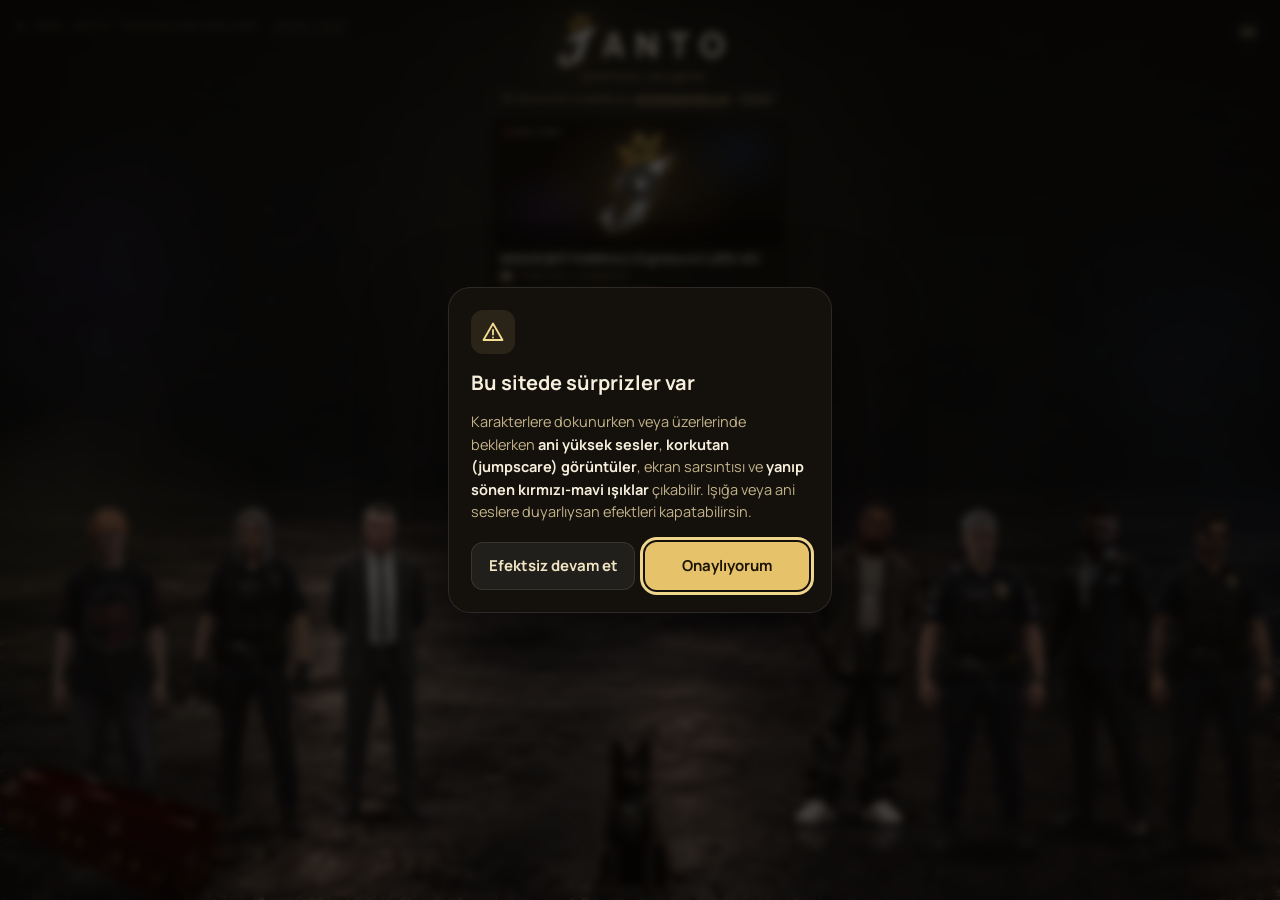
==== commit 864322ca: "Taslak: ilk giriş efekt uyarısı (henüz incelenmedi, main'e alınmayacak) Co-Authored-By: Claude Sonne" ====
--- a/index.html
+++ b/index.html
@@ -25,8 +25,8 @@
 <link rel="preload" href="fonts/manrope-latin-wght-normal.woff2" as="font" type="font/woff2" crossorigin>
 <link rel="preload" href="fonts/manrope-latin-ext-wght-normal.woff2" as="font" type="font/woff2" crossorigin>
 <link rel="preload" href="fonts/playfair-display-latin-wght-normal.woff2" as="font" type="font/woff2" crossorigin>
-<link rel="stylesheet" href="css/style.css?v=20261113i">
-<script src="js/app.js?v=20261113m" defer></script>
+<link rel="stylesheet" href="css/style.css?v=20261113g">
+<script src="js/app.js?v=20261113g" defer></script>
 </head>
 <body>
 <svg width="0" height="0" style="position:absolute" aria-hidden="true">
@@ -51,7 +51,7 @@
 <div class="grade" aria-hidden="true"></div>
 <div class="fog" aria-hidden="true"></div>
 
-<div class="stamp">© <span id="yr">2026</span> Janto · Tüm hakları saklıdır</div>
+<div class="stamp">© <span id="yr">2026</span> Janto · Tüm hakları saklıdır<button type="button" class="fx-link" id="fx-link" hidden></button></div>
 
 <main>
   <header class="hero">
@@ -248,6 +248,17 @@
     <svg class="i-off" viewBox="0 0 24 24" fill="none" stroke="currentColor" stroke-width="1.8" stroke-linecap="round" stroke-linejoin="round" aria-hidden="true"><path d="M4 9.5v5h3.5L12 18.5v-13L7.5 9.5H4z"/><path d="M16 9.5l5 5M21 9.5l-5 5"/></svg>
   </button>
   <div class="fx" id="fx" aria-hidden="true"></div>
+  <dialog id="warn" aria-labelledby="warn-title" aria-describedby="warn-text">
+    <div class="go-card">
+      <div class="warn-ic" aria-hidden="true"><svg viewBox="0 0 24 24" fill="none" stroke="currentColor" stroke-width="1.8" stroke-linecap="round" stroke-linejoin="round"><path d="M12 3.5l9.5 16.5h-19L12 3.5z"/><path d="M12 10v4.5M12 17.4v.1"/></svg></div>
+      <h2 id="warn-title">Bu sitede sürprizler var</h2>
+      <p id="warn-text" class="warn-text">Karakterlere dokunurken veya üzerlerinde beklerken <b>ani yüksek sesler</b>, <b>korkutan (jumpscare) görüntüler</b>, ekran sarsıntısı ve <b>yanıp sönen kırmızı-mavi ışıklar</b> çıkabilir. Işığa veya ani seslere duyarlıysan efektleri kapatabilirsin.</p>
+      <div class="go-actions">
+        <button type="button" class="btn" id="warn-off">Efektsiz devam et</button>
+        <button type="button" class="btn primary" id="warn-on">Onaylıyorum</button>
+      </div>
+    </div>
+  </dialog>
   <dialog id="go" aria-labelledby="go-title">
   <div class="go-card">
     <div class="go-who">
@@ -266,18 +277,5 @@
     </div>
   </div>
 </dialog>
-
-  <dialog class="warning-dialog" id="warning" aria-labelledby="warning-title" aria-describedby="warning-description">
-    <div class="warning-card">
-      <span class="warning-kicker">İÇERİK UYARISI</span>
-      <h2 id="warning-title">Devam etmeden önce</h2>
-      <p id="warning-description">Bu sitede <strong>jumpscare</strong>, aniden değişen görüntüler, yüksek ses efektleri ve parlak ya da yanıp sönen ışıklar bulunabilir. Bu tür içerikler ışığa duyarlı kişiler veya bu efektlerden rahatsız olabilecek ziyaretçiler için uygun olmayabilir.</p>
-      <p class="warning-note">Devam ederek bu tür efektlerle karşılaşabileceğini anladığını ve siteye girmek istediğini onaylamış olursun.</p>
-      <div class="warning-actions">
-        <button class="warning-leave" id="warning-leave" type="button">Ayrıl</button>
-        <button class="warning-accept" id="warning-accept" type="button">Anladım, siteye gir</button>
-      </div>
-    </div>
-  </dialog>
 </body>
 </html>
--- a/css/style.css
+++ b/css/style.css
@@ -423,15 +423,15 @@
 }
 
 /* ---------- Onay penceresi ---------- */
-dialog#go {
+dialog#go, dialog#warn {
   width: min(92vw, 26em); padding: 0; border: 1px solid rgba(232, 200, 114, .4); border-radius: 20px;
   background: linear-gradient(180deg, #221a0d 0%, #130e06 100%); color: var(--card-fg);
   font: 16px/1.4 var(--font-body);
   box-shadow: 0 30px 80px rgba(0, 0, 0, .7), 0 0 0 1px rgba(0, 0, 0, .45);
   overflow: hidden;
 }
-dialog#go[open] { animation: pop .22s cubic-bezier(.2, .8, .2, 1); }
-dialog#go::backdrop { background: rgba(4, 3, 1, .72); -webkit-backdrop-filter: blur(4px); backdrop-filter: blur(4px); }
+dialog#go[open], dialog#warn[open] { animation: pop .22s cubic-bezier(.2, .8, .2, 1); }
+dialog#go::backdrop, dialog#warn::backdrop { background: rgba(4, 3, 1, .72); -webkit-backdrop-filter: blur(4px); backdrop-filter: blur(4px); }
 @keyframes pop { from { transform: translateY(10px) scale(.97); } to { transform: none; } }
 .go-card { position: relative; padding: 24px 22px 20px; display: flex; flex-direction: column; gap: 14px; }
 .go-card::after {
@@ -529,7 +529,7 @@
 
 @media (prefers-reduced-motion: reduce) {
   .ref, .fog { display: none; }
-  .fog::before, .fog::after, .sprite, .logo-wrap::before, .yt-badge .dot, .yt-play::after, .yt-card:hover .yt-bar i, .yt-card:hover .yt-thumb::before, dialog#go[open] { animation: none; }
+  .fog::before, .fog::after, .sprite, .logo-wrap::before, .yt-badge .dot, .yt-play::after, .yt-card:hover .yt-bar i, .yt-card:hover .yt-thumb::before, dialog#go[open], dialog#warn[open] { animation: none; }
   .spurt { display: none; }
   .sprite, .fig, .pad, .glow, .tag, .link, .yt-img, .yt-play, .yt-btn { transition: none; }
 }
@@ -629,11 +629,11 @@
 .contact { flex-wrap: wrap; text-align: center; } .contact span { text-align: center; }
 
 /* ===== Sade yönlendirme penceresi ===== */
-dialog#go {
+dialog#go, dialog#warn {
   width: min(92vw, 24em); background: #14110d; border: 1px solid rgba(255, 255, 255, .1); border-radius: 22px;
   box-shadow: 0 30px 80px rgba(0, 0, 0, .6);
 }
-dialog#go::backdrop { background: rgba(6, 5, 3, .7); }
+dialog#go::backdrop, dialog#warn::backdrop { background: rgba(6, 5, 3, .7); }
 .go-card { padding: 22px; gap: 16px; }
 .go-card::before, .go-card::after { display: none; }
 .go-who { gap: 14px; }
@@ -652,8 +652,8 @@
 .btn.primary { background: var(--accent); color: var(--accent-fg); border-color: transparent; }
 .btn.primary:hover { background: var(--accent-hi); }
 @media (max-width: 600px) {
-  dialog#go { width: 100%; max-width: none; margin: auto 0 0; border-radius: 22px 22px 0 0; border-bottom: 0; }
-  dialog#go[open] { animation: sheet .26s cubic-bezier(.2, .8, .2, 1); }
+  dialog#go, dialog#warn { width: 100%; max-width: none; margin: auto 0 0; border-radius: 22px 22px 0 0; border-bottom: 0; }
+  dialog#go[open], dialog#warn[open] { animation: sheet .26s cubic-bezier(.2, .8, .2, 1); }
   .go-card { padding: 22px 20px calc(20px + env(safe-area-inset-bottom, 0px)); }
 }
 @keyframes sheet { from { transform: translateY(40px); opacity: 0; } to { transform: none; opacity: 1; } }
@@ -768,3 +768,13 @@
 @media (prefers-reduced-motion: reduce) {
   .scare.kelepce { display: none; }
 }
+
+/* Efekt uyarısı */
+.warn-ic { width: 44px; height: 44px; border-radius: 12px; display: grid; place-items: center; color: var(--accent-hi); background: rgba(230, 195, 106, .1); border: 1px solid var(--line-hi); }
+.warn-ic svg { width: 24px; height: 24px; }
+#warn-title { margin: 0; font: 700 20px/1.25 var(--font-body); color: #f6efdc; }
+.warn-text { margin: 0; font-size: 14.5px; line-height: 1.55; color: var(--card-sub); }
+.warn-text b { color: #f6efdc; font-weight: 700; }
+.fx-link { margin-left: .8em; padding: .35em .2em; background: none; border: 0; border-bottom: 1px dotted currentColor; color: inherit; font: inherit; cursor: pointer; opacity: .8; }
+.fx-link:hover { opacity: 1; color: var(--accent-hi); }
+.fx-link:focus-visible { outline: 2px solid var(--accent-soft); outline-offset: 2px; }
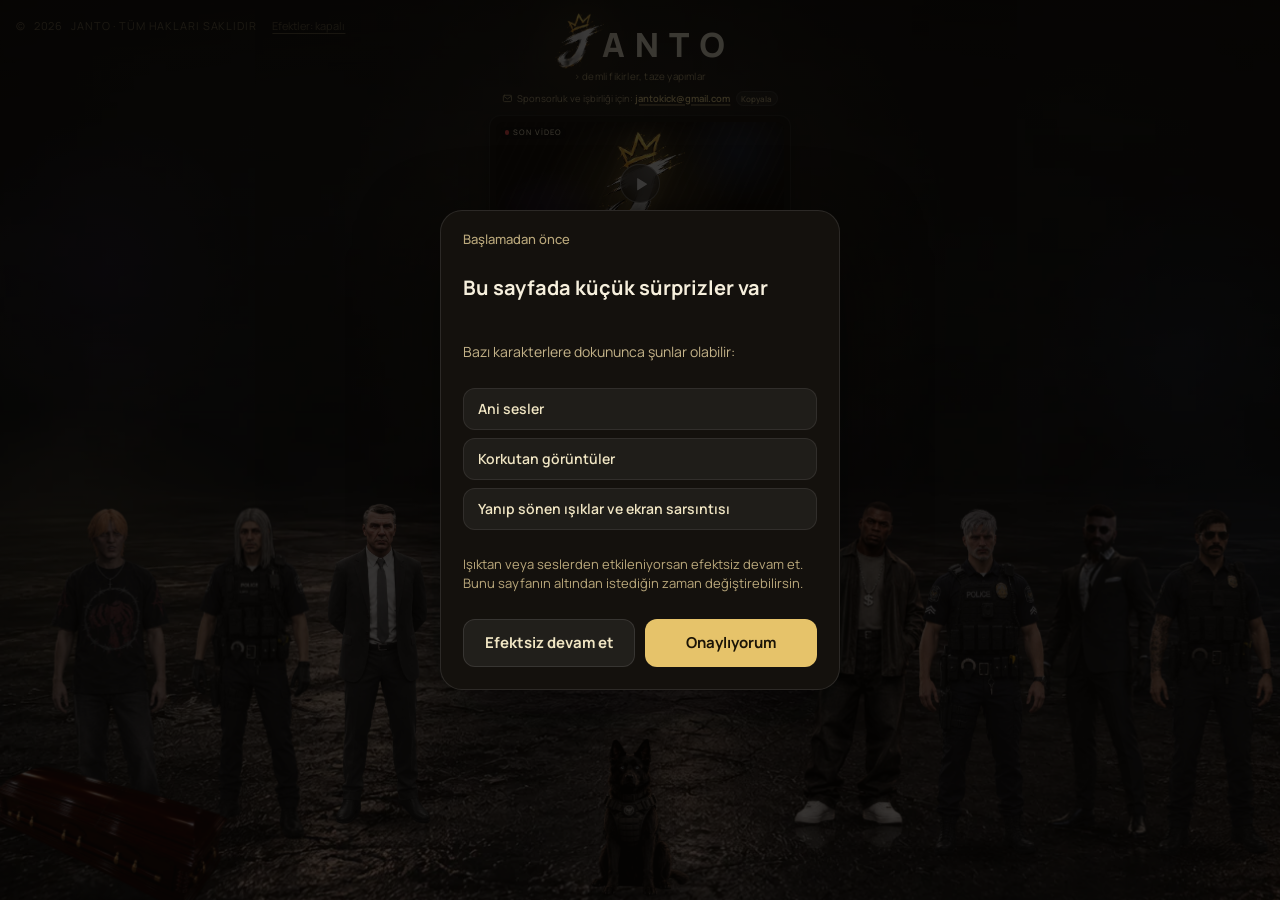
==== commit b106b5f2: "Efekt onay penceresi, sürprizleri ayrı dosyaya alma ve ertelenmiş yükleme, küçük düzeltmeler Co-Auth" ====
--- a/index.html
+++ b/index.html
@@ -3,6 +3,7 @@
 <head>
 <meta charset="utf-8">
 <meta name="viewport" content="width=device-width, initial-scale=1, viewport-fit=cover">
+<meta name="asset-v" content="202611132323">
 <title>Janto</title>
 <meta name="description" content="Janto resmi bağlantı sayfası: YouTube, Instagram, TikTok, Kick, Discord ve JantoLab.">
 <meta name="theme-color" content="#080604">
@@ -25,8 +26,8 @@
 <link rel="preload" href="fonts/manrope-latin-wght-normal.woff2" as="font" type="font/woff2" crossorigin>
 <link rel="preload" href="fonts/manrope-latin-ext-wght-normal.woff2" as="font" type="font/woff2" crossorigin>
 <link rel="preload" href="fonts/playfair-display-latin-wght-normal.woff2" as="font" type="font/woff2" crossorigin>
-<link rel="stylesheet" href="css/style.css?v=20261113g">
-<script src="js/app.js?v=20261113g" defer></script>
+<link rel="stylesheet" href="css/style.css?v=202611132323">
+<script src="js/app.js?v=202611132323" defer></script>
 </head>
 <body>
 <svg width="0" height="0" style="position:absolute" aria-hidden="true">
@@ -51,7 +52,7 @@
 <div class="grade" aria-hidden="true"></div>
 <div class="fog" aria-hidden="true"></div>
 
-<div class="stamp">© <span id="yr">2026</span> Janto · Tüm hakları saklıdır<button type="button" class="fx-link" id="fx-link" hidden></button></div>
+<div class="stamp">© <span id="yr">2026</span> Janto · Tüm hakları saklıdır<button class="fx-link" id="fx-link" type="button" hidden aria-pressed="false">Efektler: kapalı</button></div>
 
 <main>
   <header class="hero">
@@ -70,7 +71,7 @@
   <ul class="links">
     <li>
       <div class="yt-card" id="yt" data-state="demo">
-        <a class="yt-thumb" id="yt-thumb" href="#" data-yt="video" aria-label="Son video, izle">
+        <a class="yt-thumb" id="yt-thumb" href="#" data-yt="video" aria-label="Son videoyu YouTube'da izle">
           <span class="yt-ph" id="yt-ph" aria-hidden="true"><img src="img/logo-240.webp" alt="" width="240" height="279" decoding="async"></span>
           <img class="yt-img" id="yt-img" alt="" hidden>
           <span class="film film-l" aria-hidden="true"></span><span class="film film-r" aria-hidden="true"></span>
@@ -243,22 +244,11 @@
   </div>
 </section>
 
-<button class="snd" id="snd" type="button" aria-pressed="true" aria-label="Efekt seslerini kapat" title="Efekt sesleri">
+<button class="snd" id="snd" type="button" hidden aria-pressed="true" aria-label="Efekt seslerini kapat" title="Efekt sesleri">
     <svg class="i-on" viewBox="0 0 24 24" fill="none" stroke="currentColor" stroke-width="1.8" stroke-linecap="round" stroke-linejoin="round" aria-hidden="true"><path d="M4 9.5v5h3.5L12 18.5v-13L7.5 9.5H4z"/><path d="M15.5 9a4 4 0 0 1 0 6M18 6.5a7.5 7.5 0 0 1 0 11"/></svg>
     <svg class="i-off" viewBox="0 0 24 24" fill="none" stroke="currentColor" stroke-width="1.8" stroke-linecap="round" stroke-linejoin="round" aria-hidden="true"><path d="M4 9.5v5h3.5L12 18.5v-13L7.5 9.5H4z"/><path d="M16 9.5l5 5M21 9.5l-5 5"/></svg>
   </button>
   <div class="fx" id="fx" aria-hidden="true"></div>
-  <dialog id="warn" aria-labelledby="warn-title" aria-describedby="warn-text">
-    <div class="go-card">
-      <div class="warn-ic" aria-hidden="true"><svg viewBox="0 0 24 24" fill="none" stroke="currentColor" stroke-width="1.8" stroke-linecap="round" stroke-linejoin="round"><path d="M12 3.5l9.5 16.5h-19L12 3.5z"/><path d="M12 10v4.5M12 17.4v.1"/></svg></div>
-      <h2 id="warn-title">Bu sitede sürprizler var</h2>
-      <p id="warn-text" class="warn-text">Karakterlere dokunurken veya üzerlerinde beklerken <b>ani yüksek sesler</b>, <b>korkutan (jumpscare) görüntüler</b>, ekran sarsıntısı ve <b>yanıp sönen kırmızı-mavi ışıklar</b> çıkabilir. Işığa veya ani seslere duyarlıysan efektleri kapatabilirsin.</p>
-      <div class="go-actions">
-        <button type="button" class="btn" id="warn-off">Efektsiz devam et</button>
-        <button type="button" class="btn primary" id="warn-on">Onaylıyorum</button>
-      </div>
-    </div>
-  </dialog>
   <dialog id="go" aria-labelledby="go-title">
   <div class="go-card">
     <div class="go-who">
@@ -277,5 +267,22 @@
     </div>
   </div>
 </dialog>
+  <dialog id="warn" aria-labelledby="warn-title" aria-describedby="warn-desc">
+  <div class="warn-card" tabindex="-1">
+    <div class="warn-eyebrow">Başlamadan önce</div>
+    <h2 id="warn-title">Bu sayfada küçük sürprizler var</h2>
+    <p id="warn-desc" class="warn-desc">Bazı karakterlere dokununca şunlar olabilir:</p>
+    <ul class="warn-list">
+      <li>Ani sesler</li>
+      <li>Korkutan görüntüler</li>
+      <li>Yanıp sönen ışıklar ve ekran sarsıntısı</li>
+    </ul>
+    <p class="warn-sub">Işıktan veya seslerden etkileniyorsan efektsiz devam et. Bunu sayfanın altından istediğin zaman değiştirebilirsin.</p>
+    <div class="go-actions">
+      <button class="btn" id="warn-off" type="button">Efektsiz devam et</button>
+      <button class="btn primary" id="warn-on" type="button">Onaylıyorum</button>
+    </div>
+  </div>
+</dialog>
 </body>
 </html>
--- a/css/style.css
+++ b/css/style.css
@@ -423,15 +423,15 @@
 }
 
 /* ---------- Onay penceresi ---------- */
-dialog#go, dialog#warn {
+dialog#go {
   width: min(92vw, 26em); padding: 0; border: 1px solid rgba(232, 200, 114, .4); border-radius: 20px;
   background: linear-gradient(180deg, #221a0d 0%, #130e06 100%); color: var(--card-fg);
   font: 16px/1.4 var(--font-body);
   box-shadow: 0 30px 80px rgba(0, 0, 0, .7), 0 0 0 1px rgba(0, 0, 0, .45);
   overflow: hidden;
 }
-dialog#go[open], dialog#warn[open] { animation: pop .22s cubic-bezier(.2, .8, .2, 1); }
-dialog#go::backdrop, dialog#warn::backdrop { background: rgba(4, 3, 1, .72); -webkit-backdrop-filter: blur(4px); backdrop-filter: blur(4px); }
+dialog#go[open] { animation: pop .22s cubic-bezier(.2, .8, .2, 1); }
+dialog#go::backdrop { background: rgba(4, 3, 1, .72); -webkit-backdrop-filter: blur(4px); backdrop-filter: blur(4px); }
 @keyframes pop { from { transform: translateY(10px) scale(.97); } to { transform: none; } }
 .go-card { position: relative; padding: 24px 22px 20px; display: flex; flex-direction: column; gap: 14px; }
 .go-card::after {
@@ -529,7 +529,7 @@
 
 @media (prefers-reduced-motion: reduce) {
   .ref, .fog { display: none; }
-  .fog::before, .fog::after, .sprite, .logo-wrap::before, .yt-badge .dot, .yt-play::after, .yt-card:hover .yt-bar i, .yt-card:hover .yt-thumb::before, dialog#go[open], dialog#warn[open] { animation: none; }
+  .fog::before, .fog::after, .sprite, .logo-wrap::before, .yt-badge .dot, .yt-play::after, .yt-card:hover .yt-bar i, .yt-card:hover .yt-thumb::before, dialog#go[open] { animation: none; }
   .spurt { display: none; }
   .sprite, .fig, .pad, .glow, .tag, .link, .yt-img, .yt-play, .yt-btn { transition: none; }
 }
@@ -629,11 +629,11 @@
 .contact { flex-wrap: wrap; text-align: center; } .contact span { text-align: center; }
 
 /* ===== Sade yönlendirme penceresi ===== */
-dialog#go, dialog#warn {
+dialog#go {
   width: min(92vw, 24em); background: #14110d; border: 1px solid rgba(255, 255, 255, .1); border-radius: 22px;
   box-shadow: 0 30px 80px rgba(0, 0, 0, .6);
 }
-dialog#go::backdrop, dialog#warn::backdrop { background: rgba(6, 5, 3, .7); }
+dialog#go::backdrop { background: rgba(6, 5, 3, .7); }
 .go-card { padding: 22px; gap: 16px; }
 .go-card::before, .go-card::after { display: none; }
 .go-who { gap: 14px; }
@@ -652,129 +652,32 @@
 .btn.primary { background: var(--accent); color: var(--accent-fg); border-color: transparent; }
 .btn.primary:hover { background: var(--accent-hi); }
 @media (max-width: 600px) {
-  dialog#go, dialog#warn { width: 100%; max-width: none; margin: auto 0 0; border-radius: 22px 22px 0 0; border-bottom: 0; }
-  dialog#go[open], dialog#warn[open] { animation: sheet .26s cubic-bezier(.2, .8, .2, 1); }
+  dialog#go { width: 100%; max-width: none; margin: auto 0 0; border-radius: 22px 22px 0 0; border-bottom: 0; }
+  dialog#go[open] { animation: sheet .26s cubic-bezier(.2, .8, .2, 1); }
   .go-card { padding: 22px 20px calc(20px + env(safe-area-inset-bottom, 0px)); }
 }
 @keyframes sheet { from { transform: translateY(40px); opacity: 0; } to { transform: none; opacity: 1; } }
 
-/* ===== Gizli sürprizler ===== */
-.snd { position: fixed; right: 12px; top: 12px; z-index: 30; width: 40px; height: 40px; display: grid; place-items: center; border-radius: 50%; color: var(--card-sub); background: rgba(16, 14, 11, .72); border: 1px solid var(--line); cursor: pointer; backdrop-filter: blur(6px); }
-.snd:hover { color: var(--accent-hi); border-color: var(--line-hi); }
-.snd:focus-visible { outline: 2px solid var(--accent-soft); outline-offset: 2px; }
-.snd svg { grid-area: 1/1; width: 20px; height: 20px; }
-.snd .i-off, .snd.off .i-on { display: none; } .snd.off .i-off { display: block; }
-.fx { position: fixed; inset: 0; pointer-events: none; z-index: 40; overflow: hidden; }
-.hav { position: fixed; font: 900 1em/1 var(--font-body); font-size: calc(clamp(30px, 5.6vw, 112px) * var(--k, 1)); letter-spacing: .02em; color: #ff2a2a; -webkit-text-stroke: .16em #fff; stroke-linejoin: round; paint-order: stroke fill; text-shadow: 0 3px 0 #7a0b0b, 0 6px 14px rgba(0, 0, 0, .5); transform: translate(-50%, -50%) rotate(-12deg) scale(0); animation: hav 1s cubic-bezier(.2, 1.4, .4, 1) forwards; white-space: nowrap; }
-@keyframes hav { 0% { transform: translate(-50%, -50%) rotate(var(--rot, -13deg)) scale(0); opacity: 1; } 18% { transform: translate(-50%, -50%) rotate(var(--rot, -13deg)) scale(1.18); } 30% { transform: translate(-50%, -50%) rotate(var(--rot, -13deg)) scale(1); } 80% { opacity: 1; } 100% { transform: translate(-50%, -64%) rotate(var(--rot, -13deg)) scale(1); opacity: 0; } }
-.char-dog.barking .dog-sit { visibility: hidden; }
-.bark-fig { object-fit: contain; object-position: 50% 100%; filter: brightness(.97); }
-.char-dog .hit { touch-action: pan-x; }
-.world.shake { animation: shake .22s linear; }
-@keyframes shake { 0%, 100% { translate: 0 0; } 20% { translate: -5px 2px; } 40% { translate: 5px -2px; } 60% { translate: -3px 1px; } 80% { translate: 3px -1px; } }
-@media (prefers-reduced-motion: reduce) { .hav { animation-duration: 1s; } }
-
-.snd-hint { position: fixed; right: 12px; top: 60px; z-index: 31; max-width: min(260px, calc(100vw - 24px)); padding: 8px 12px; border-radius: 10px; background: rgba(16, 14, 11, .92); border: 1px solid var(--line-hi); color: var(--accent-hi); font: 600 13px/1.2 var(--font-body); opacity: 0; transform: translateY(-4px); transition: opacity .2s, transform .2s; pointer-events: none; }
-.snd-hint.on { opacity: 1; transform: none; }
-.snd.attn { color: var(--accent-fg); background: var(--accent); border-color: transparent; animation: pulse 1s ease-in-out 3; }
-@keyframes pulse { 50% { transform: scale(1.12); } }
-@media (prefers-reduced-motion: reduce) { .snd.attn { animation: none; } }
-
-.hav.warn { white-space: nowrap; }
-.bubble { position: fixed; transform: translate(-50%, -100%); width: max-content; max-width: min(330px, 86vw); padding: 12px 16px 13px; border-radius: 16px; background: rgba(18, 15, 11, .94); border: 1px solid rgba(230, 195, 106, .45); box-shadow: 0 14px 40px rgba(0, 0, 0, .55), 0 0 0 1px rgba(0, 0, 0, .4); -webkit-backdrop-filter: blur(10px); backdrop-filter: blur(10px); display: grid; grid-template-columns: 1fr auto; gap: 3px 12px; align-items: center; animation: bub .32s cubic-bezier(.2, 1.3, .4, 1) backwards, bubout .35s ease var(--life, 2.55s) forwards; min-width: min(250px, 80vw); }
-.bubble::after { content: ""; position: absolute; left: calc(50% + var(--tail, 0px)); bottom: -7px; width: 12px; height: 12px; background: rgba(18, 15, 11, .94); border-right: 1px solid rgba(230, 195, 106, .45); border-bottom: 1px solid rgba(230, 195, 106, .45); transform: translateX(-50%) rotate(45deg); }
-.b-name { grid-column: 1; font: 700 11px/1 var(--font-body); letter-spacing: .14em; text-transform: uppercase; color: var(--accent); }
-.b-txt { grid-column: 1; font: 700 clamp(16px, 1.25vw, 20px)/1.25 var(--font-body); color: #f6efdc; }
-.eq { grid-column: 2; grid-row: 1 / span 2; display: flex; align-items: center; gap: 3px; height: 22px; }
-.eq b { width: 3px; height: 100%; border-radius: 2px; background: var(--accent); transform-origin: 50% 50%; animation: eq .7s ease-in-out infinite; }
-.eq b:nth-child(2) { animation-delay: -.2s; } .eq b:nth-child(3) { animation-delay: -.45s; } .eq b:nth-child(4) { animation-delay: -.1s; }
-@keyframes eq { 0%, 100% { transform: scaleY(.25); } 50% { transform: scaleY(1); } }
-@keyframes bub { from { transform: translate(-50%, -85%) scale(.9); opacity: 0; } }
-@keyframes bubout { to { opacity: 0; } }
-@media (prefers-reduced-motion: reduce) { .bubble { animation: bubout .35s ease 2.55s forwards; } .eq b { animation: none; transform: scaleY(.6); } }
-
-.scare { position: fixed; inset: 0; z-index: 60; display: grid; place-items: center; background: rgba(0, 0, 0, .9); opacity: 0; transition: opacity .3s; cursor: pointer; overflow: hidden; }
-.scare.on { opacity: 1; }
-.scare video { width: min(100vw, 56.25vh); height: auto; aspect-ratio: 9 / 16; max-height: 100vh; object-fit: contain; -webkit-mask-image: radial-gradient(ellipse 66% 62% at 50% 50%, #000 60%, transparent 100%), linear-gradient(90deg, transparent 0, #000 22%, #000 78%, transparent 100%); -webkit-mask-composite: source-in; mask-image: radial-gradient(ellipse 66% 62% at 50% 50%, #000 60%, transparent 100%), linear-gradient(90deg, transparent 0, #000 22%, #000 78%, transparent 100%); mask-composite: intersect; }
-.scare small { position: absolute; bottom: max(14px, env(safe-area-inset-bottom)); left: 0; right: 0; text-align: center; font: 600 12px var(--font-body); color: rgba(255, 255, 255, .5); letter-spacing: .08em; }
-.char-coffin .hit { touch-action: pan-x; }
-
-.scare .amb { position: absolute; left: -8%; top: -8%; width: 116%; height: 116%; filter: blur(46px) saturate(1.35) brightness(.75); opacity: 0; transition: opacity 1.2s; pointer-events: none; }
-.scare.on .amb { opacity: .55; }
-.scare video { position: relative; z-index: 1; }
-.embers { position: absolute; inset: 0; pointer-events: none; overflow: hidden; z-index: 2; }
-.embers i { position: absolute; bottom: -12px; width: var(--s); height: var(--s); border-radius: 50%; background: #ffb347; box-shadow: 0 0 8px 2px rgba(255, 150, 40, .6); opacity: 0; animation: ember 6s linear infinite; }
-@keyframes ember { 0% { transform: translate(0, 0); opacity: 0; } 12% { opacity: .9; } 100% { transform: translate(var(--dx), -108vh); opacity: 0; } }
-.scare::after { content: ""; position: absolute; inset: 0; pointer-events: none; z-index: 3; box-shadow: inset 0 0 22vmin 4vmin rgba(150, 0, 0, .85); opacity: 0; transition: opacity .15s; }
-.scare.lunge::after { opacity: 1; }
-@media (prefers-reduced-motion: reduce) { .embers { display: none; } }
-
-/* Hjalmarr sahnesi */
-.scare.hjalmarr video { transition: opacity .5s; }
-.scare.black { background: #000; }
-.scare.black video, .scare.black .amb, .scare.black small { opacity: 0; transition: opacity .6s; }
-.k-out { position: absolute; inset: 0; display: grid; place-content: center; justify-items: center; gap: 22px; opacity: 0; transition: opacity .9s .5s; z-index: 4; pointer-events: none; }
-.k-out.on { opacity: 1; }
-.k-face { width: 92px; height: 92px; border-radius: 50%; overflow: hidden; border: 1px solid rgba(255, 255, 255, .12); background: #0b0a08; box-shadow: 0 0 0 10px rgba(0, 0, 0, .6); filter: brightness(.45) blur(1.5px) sepia(.4); transition: filter 1s; }
-.k-face img { width: 100%; height: 100%; object-fit: cover; object-position: 50% 0; transform: scale(2.1); transform-origin: 50% 0; }
-.k-out.back .k-face { filter: none; }
-.k-t { font: 700 15px/1.2 var(--font-body); letter-spacing: .04em; color: rgba(246, 239, 220, .85); text-align: center; }
-
-/* Police scene overlay */
-.scare.kelepce { background: #08080d; transition: opacity .3s, background-color .6s; }
-.scare.kelepce.black { background: #000; }
-.scare.kelepce .amb { display: none; }
-.scare.kelepce::before, .scare.kelepce::after {
-  content: "";
-  position: absolute;
-  inset: -20% 40% -20% -15%;
-  background: radial-gradient(ellipse at 45% 50%, rgba(218, 36, 64, .47), transparent 67%);
-  box-shadow: none;
-  z-index: 0;
-  pointer-events: none;
-  opacity: 0;
-  transition: opacity .6s;
-}
-.scare.kelepce::after {
-  inset: -20% -15% -20% 40%;
-  background: radial-gradient(ellipse at 55% 50%, rgba(51, 105, 245, .52), transparent 67%);
-}
-.scare.kelepce.on:not(.black)::before { animation: police-light 4.4s ease-in-out infinite alternate; }
-.scare.kelepce.on:not(.black)::after { animation: police-light 4.4s ease-in-out -2.2s infinite alternate-reverse; }
-@keyframes police-light {
-  from { opacity: .24; transform: rotate(-12deg) translateY(-7%); }
-  to { opacity: .88; transform: rotate(12deg) translateY(7%); }
-}
-.police-title {
-  position: absolute;
-  z-index: 2;
-  top: 50%;
-  left: 50%;
-  transform: translate(-50%, -50%);
-  display: grid;
-  justify-items: center;
-  gap: .35rem;
-  pointer-events: none;
-  color: white;
-  text-align: center;
-  text-shadow: 0 2px 8px #000, 0 0 18px #000;
-  opacity: 0;
-  transition: opacity .3s ease;
-}
-.police-title strong { font-size: clamp(1.6rem, 6vw, 3rem); }
-.police-title span { font: 600 clamp(.9rem, 3vw, 1.1rem)/1.3 var(--font-body); }
-.police-title.visible { opacity: 1; }
-.scare.black .police-title { opacity: 0; }
-@media (prefers-reduced-motion: reduce) {
-  .scare.kelepce { display: none; }
-}
-
-/* Efekt uyarısı */
-.warn-ic { width: 44px; height: 44px; border-radius: 12px; display: grid; place-items: center; color: var(--accent-hi); background: rgba(230, 195, 106, .1); border: 1px solid var(--line-hi); }
-.warn-ic svg { width: 24px; height: 24px; }
-#warn-title { margin: 0; font: 700 20px/1.25 var(--font-body); color: #f6efdc; }
-.warn-text { margin: 0; font-size: 14.5px; line-height: 1.55; color: var(--card-sub); }
-.warn-text b { color: #f6efdc; font-weight: 700; }
-.fx-link { margin-left: .8em; padding: .35em .2em; background: none; border: 0; border-bottom: 1px dotted currentColor; color: inherit; font: inherit; cursor: pointer; opacity: .8; }
-.fx-link:hover { opacity: 1; color: var(--accent-hi); }
+/* ===== Efekt uyarısı ve alt bağlantı ===== */
+dialog#warn {
+  width: min(92vw, 25em); padding: 0; background: #14110d; color: var(--card-fg); font: 16px/1.4 var(--font-body);
+  border: 1px solid rgba(255, 255, 255, .1); border-radius: 22px; box-shadow: 0 30px 80px rgba(0, 0, 0, .6);
+}
+dialog#warn[open] { animation: pop .22s cubic-bezier(.2, .8, .2, 1); }
+dialog#warn::backdrop { background: rgba(6, 5, 3, .78); }
+.warn-card { padding: 22px; display: flex; flex-direction: column; gap: 12px; outline: none; }
+.warn-eyebrow { font: 500 13px/1 var(--font-body); color: var(--muted); }
+#warn-title { font: 700 20px/1.25 var(--font-body); color: #f6efdc; }
+.warn-desc, .warn-sub { font-size: 14px; color: var(--card-sub); }
+.warn-sub { font-size: 13px; color: var(--muted); }
+.warn-list { list-style: none; margin: 0; padding: 0; display: grid; gap: 8px; }
+.warn-list li { background: rgba(255, 255, 255, .05); border: 1px solid rgba(255, 255, 255, .08); border-radius: 12px; padding: 11px 14px; font: 600 14px/1.3 var(--font-body); color: #f1e6c4; }
+.fx-link { margin-left: .8em; padding: 4px 2px; background: none; border: 0; color: inherit; font: inherit; text-decoration: underline; text-underline-offset: 3px; cursor: pointer; opacity: .85; }
+.fx-link:hover { opacity: 1; }
 .fx-link:focus-visible { outline: 2px solid var(--accent-soft); outline-offset: 2px; }
+@media (max-width: 600px) {
+  dialog#warn { width: 100%; max-width: none; margin: auto 0 0; border-radius: 22px 22px 0 0; border-bottom: 0; }
+  dialog#warn[open] { animation: sheet .26s cubic-bezier(.2, .8, .2, 1); }
+  .warn-card { padding: 22px 20px calc(20px + env(safe-area-inset-bottom, 0px)); }
+}
+@media (prefers-reduced-motion: reduce) { dialog#warn[open] { animation: none; } }
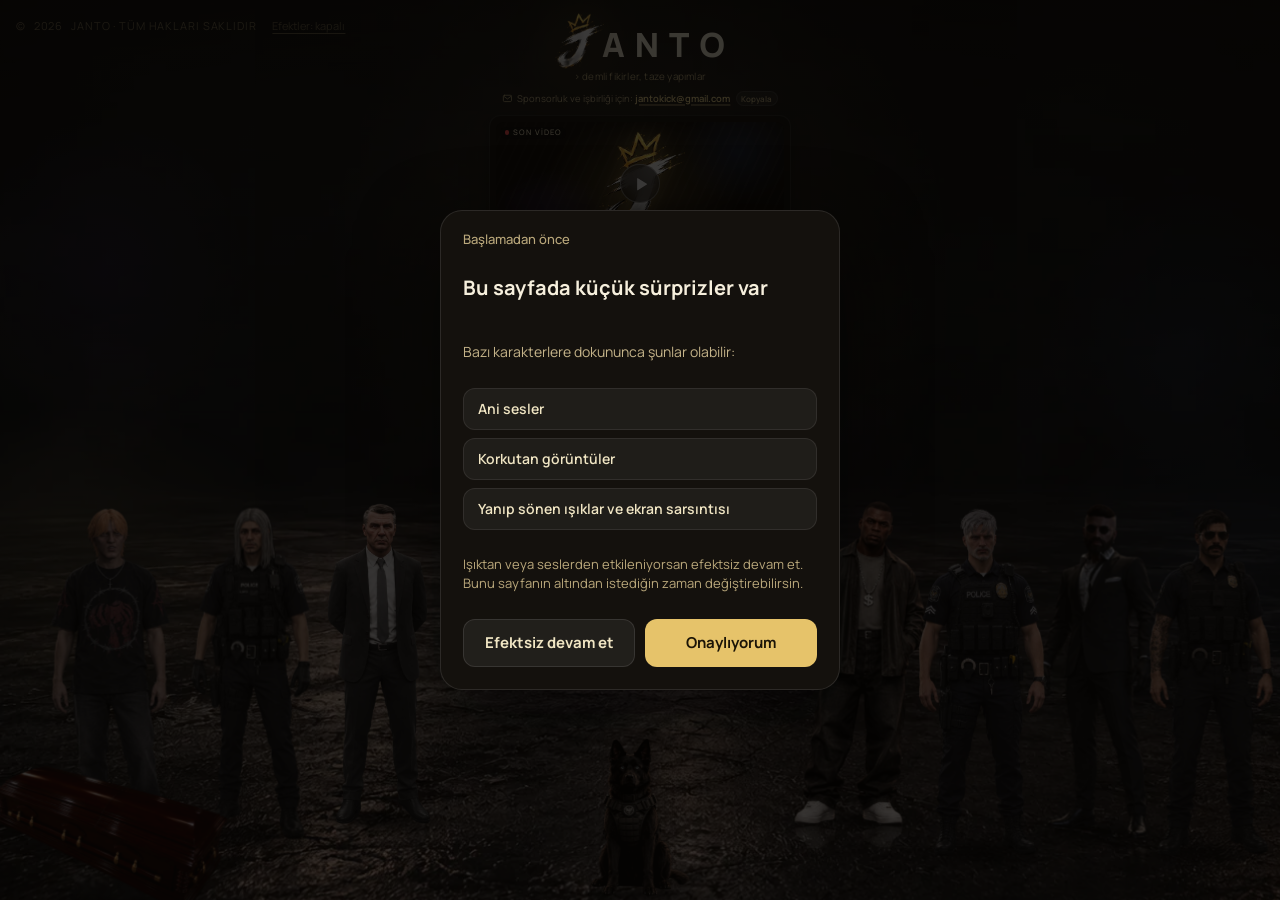
==== commit 6bce1212: "Önbellek sürümünü güncelle Co-Authored-By: Claude Sonnet 5.5 <noreply@anthropic.com> Claude-Session:" ====
--- a/index.html
+++ b/index.html
@@ -3,7 +3,7 @@
 <head>
 <meta charset="utf-8">
 <meta name="viewport" content="width=device-width, initial-scale=1, viewport-fit=cover">
-<meta name="asset-v" content="202611132323">
+<meta name="asset-v" content="202611132325">
 <title>Janto</title>
 <meta name="description" content="Janto resmi bağlantı sayfası: YouTube, Instagram, TikTok, Kick, Discord ve JantoLab.">
 <meta name="theme-color" content="#080604">
@@ -26,8 +26,8 @@
 <link rel="preload" href="fonts/manrope-latin-wght-normal.woff2" as="font" type="font/woff2" crossorigin>
 <link rel="preload" href="fonts/manrope-latin-ext-wght-normal.woff2" as="font" type="font/woff2" crossorigin>
 <link rel="preload" href="fonts/playfair-display-latin-wght-normal.woff2" as="font" type="font/woff2" crossorigin>
-<link rel="stylesheet" href="css/style.css?v=202611132323">
-<script src="js/app.js?v=202611132323" defer></script>
+<link rel="stylesheet" href="css/style.css?v=202611132325">
+<script src="js/app.js?v=202611132325" defer></script>
 </head>
 <body>
 <svg width="0" height="0" style="position:absolute" aria-hidden="true">
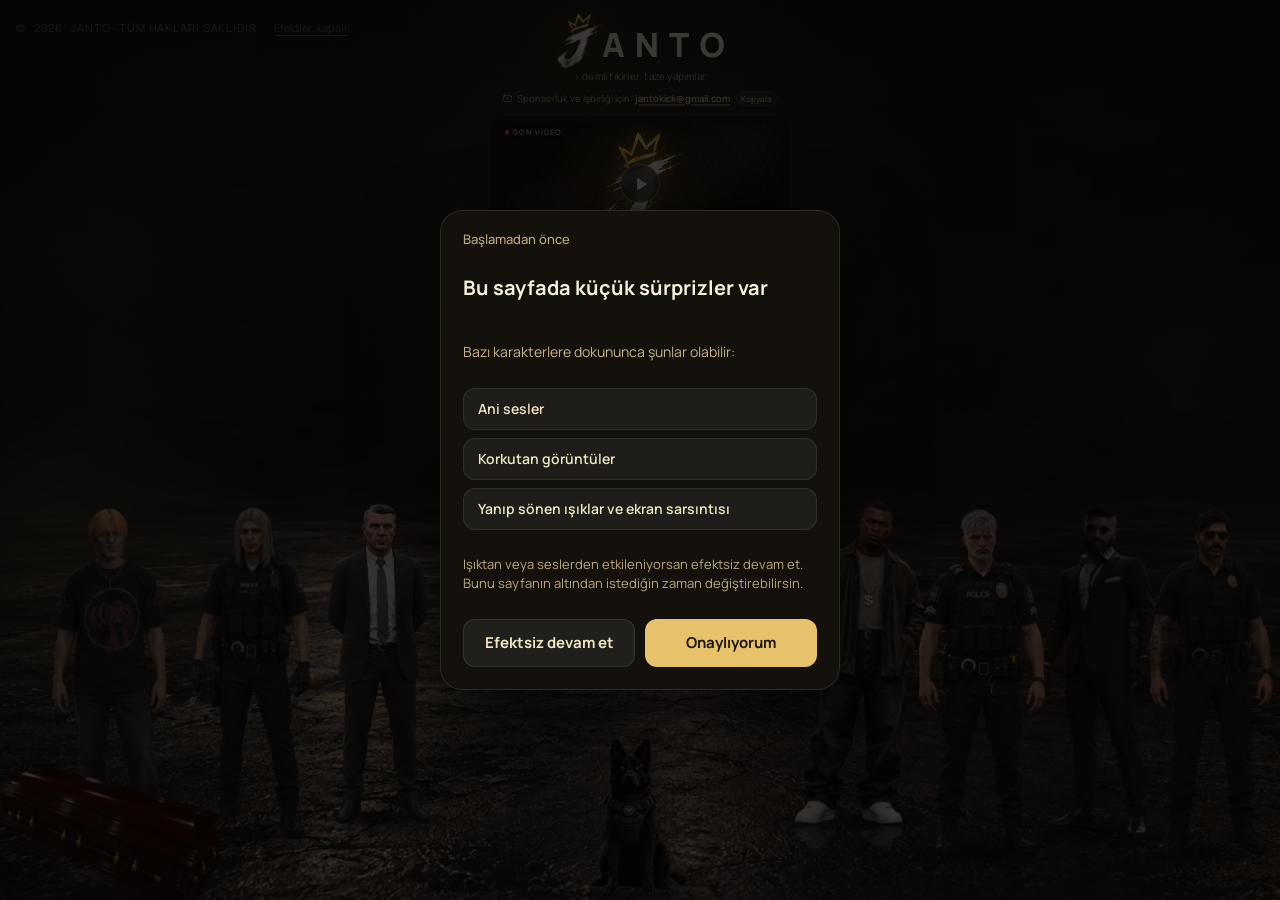
==== commit 2c471edb: "Efektler bağlantısı tıklanabilir yapıldı; kapalıyken sürprizler tamamen devre dışı Co-Authored-By: C" ====
--- a/index.html
+++ b/index.html
@@ -3,7 +3,7 @@
 <head>
 <meta charset="utf-8">
 <meta name="viewport" content="width=device-width, initial-scale=1, viewport-fit=cover">
-<meta name="asset-v" content="202611132325">
+<meta name="asset-v" content="202611132337">
 <title>Janto</title>
 <meta name="description" content="Janto resmi bağlantı sayfası: YouTube, Instagram, TikTok, Kick, Discord ve JantoLab.">
 <meta name="theme-color" content="#080604">
@@ -26,8 +26,8 @@
 <link rel="preload" href="fonts/manrope-latin-wght-normal.woff2" as="font" type="font/woff2" crossorigin>
 <link rel="preload" href="fonts/manrope-latin-ext-wght-normal.woff2" as="font" type="font/woff2" crossorigin>
 <link rel="preload" href="fonts/playfair-display-latin-wght-normal.woff2" as="font" type="font/woff2" crossorigin>
-<link rel="stylesheet" href="css/style.css?v=202611132325">
-<script src="js/app.js?v=202611132325" defer></script>
+<link rel="stylesheet" href="css/style.css?v=202611132337">
+<script src="js/app.js?v=202611132337" defer></script>
 </head>
 <body>
 <svg width="0" height="0" style="position:absolute" aria-hidden="true">
--- a/css/style.css
+++ b/css/style.css
@@ -672,7 +672,7 @@
 .warn-sub { font-size: 13px; color: var(--muted); }
 .warn-list { list-style: none; margin: 0; padding: 0; display: grid; gap: 8px; }
 .warn-list li { background: rgba(255, 255, 255, .05); border: 1px solid rgba(255, 255, 255, .08); border-radius: 12px; padding: 11px 14px; font: 600 14px/1.3 var(--font-body); color: #f1e6c4; }
-.fx-link { margin-left: .8em; padding: 4px 2px; background: none; border: 0; color: inherit; font: inherit; text-decoration: underline; text-underline-offset: 3px; cursor: pointer; opacity: .85; }
+.fx-link { pointer-events: auto; margin-left: .8em; padding: 6px 4px; background: none; border: 0; color: inherit; font: inherit; text-decoration: underline; text-underline-offset: 3px; cursor: pointer; opacity: .85; }
 .fx-link:hover { opacity: 1; }
 .fx-link:focus-visible { outline: 2px solid var(--accent-soft); outline-offset: 2px; }
 @media (max-width: 600px) {
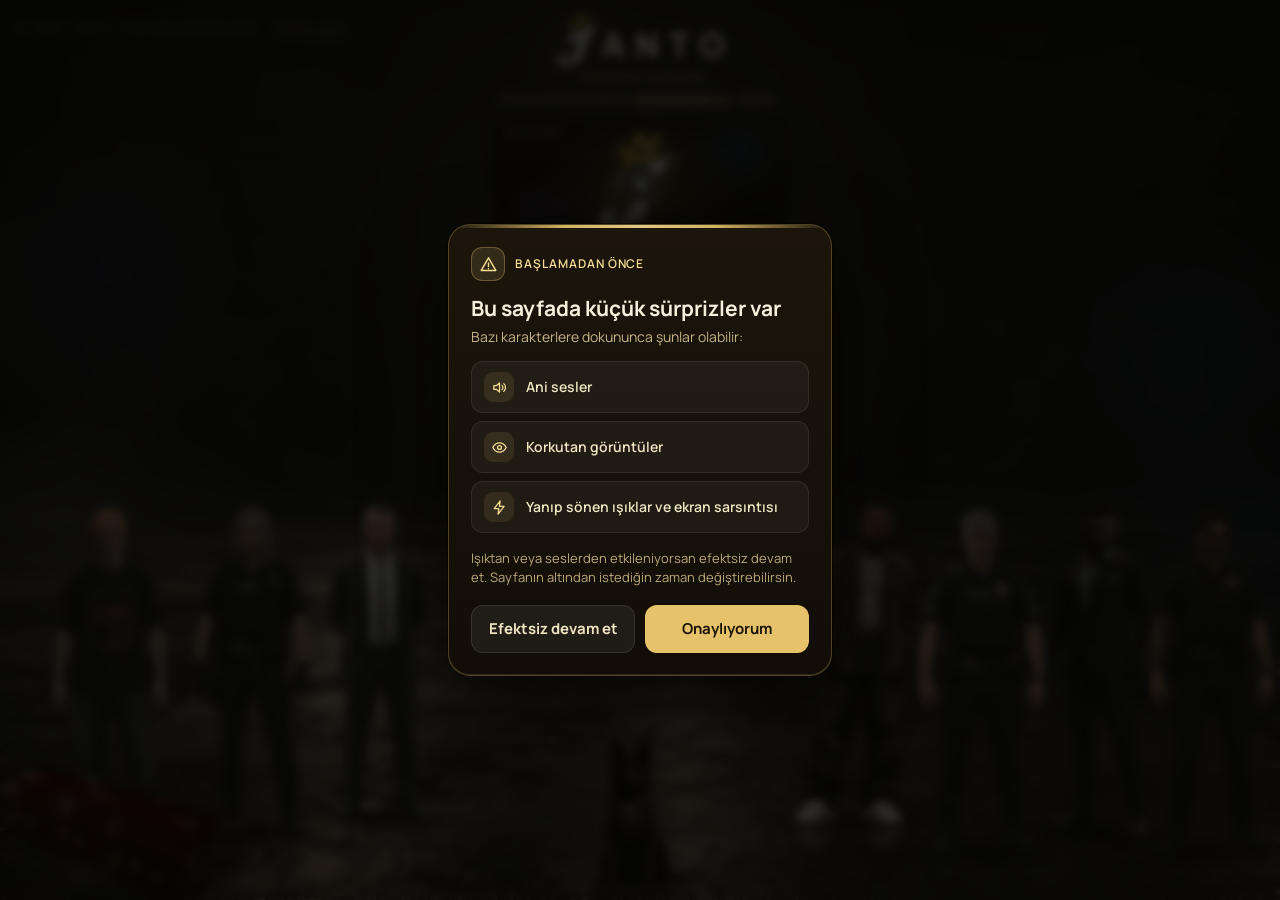
==== commit c3955f08: "Efekt uyarı penceresi: altın vurgu, ikonlu maddeler, düzenli aralıklar Co-Authored-By: Claude Sonnet" ====
--- a/index.html
+++ b/index.html
@@ -3,7 +3,7 @@
 <head>
 <meta charset="utf-8">
 <meta name="viewport" content="width=device-width, initial-scale=1, viewport-fit=cover">
-<meta name="asset-v" content="202611132337">
+<meta name="asset-v" content="202611132342">
 <title>Janto</title>
 <meta name="description" content="Janto resmi bağlantı sayfası: YouTube, Instagram, TikTok, Kick, Discord ve JantoLab.">
 <meta name="theme-color" content="#080604">
@@ -26,8 +26,8 @@
 <link rel="preload" href="fonts/manrope-latin-wght-normal.woff2" as="font" type="font/woff2" crossorigin>
 <link rel="preload" href="fonts/manrope-latin-ext-wght-normal.woff2" as="font" type="font/woff2" crossorigin>
 <link rel="preload" href="fonts/playfair-display-latin-wght-normal.woff2" as="font" type="font/woff2" crossorigin>
-<link rel="stylesheet" href="css/style.css?v=202611132337">
-<script src="js/app.js?v=202611132337" defer></script>
+<link rel="stylesheet" href="css/style.css?v=202611132342">
+<script src="js/app.js?v=202611132342" defer></script>
 </head>
 <body>
 <svg width="0" height="0" style="position:absolute" aria-hidden="true">
@@ -269,20 +269,23 @@
 </dialog>
   <dialog id="warn" aria-labelledby="warn-title" aria-describedby="warn-desc">
   <div class="warn-card" tabindex="-1">
-    <div class="warn-eyebrow">Başlamadan önce</div>
+    <div class="warn-head">
+      <span class="warn-badge"><svg viewBox="0 0 24 24" fill="none" stroke="currentColor" stroke-width="1.8" stroke-linecap="round" stroke-linejoin="round" aria-hidden="true"><path d="M12 3.5 2.8 19.5h18.4L12 3.5z"/><path d="M12 10v4.5M12 17.2v.1"/></svg></span>
+      <span class="warn-eyebrow">Başlamadan önce</span>
+    </div>
     <h2 id="warn-title">Bu sayfada küçük sürprizler var</h2>
     <p id="warn-desc" class="warn-desc">Bazı karakterlere dokununca şunlar olabilir:</p>
     <ul class="warn-list">
-      <li>Ani sesler</li>
-      <li>Korkutan görüntüler</li>
-      <li>Yanıp sönen ışıklar ve ekran sarsıntısı</li>
+      <li><span class="wi"><svg viewBox="0 0 24 24" fill="none" stroke="currentColor" stroke-width="1.8" stroke-linecap="round" stroke-linejoin="round" aria-hidden="true"><path d="M4 9.5v5h3.5L12 18.5v-13L7.5 9.5H4z"/><path d="M15.5 9a4 4 0 0 1 0 6M18 6.5a7.5 7.5 0 0 1 0 11"/></svg></span>Ani sesler</li>
+      <li><span class="wi"><svg viewBox="0 0 24 24" fill="none" stroke="currentColor" stroke-width="1.8" stroke-linecap="round" stroke-linejoin="round" aria-hidden="true"><path d="M2.5 12S6 5.5 12 5.5 21.5 12 21.5 12 18 18.5 12 18.5 2.5 12 2.5 12z"/><circle cx="12" cy="12" r="2.8"/></svg></span>Korkutan görüntüler</li>
+      <li><span class="wi"><svg viewBox="0 0 24 24" fill="none" stroke="currentColor" stroke-width="1.8" stroke-linecap="round" stroke-linejoin="round" aria-hidden="true"><path d="M13 2.5 4.5 13.5H11l-1 8 8.5-11H12l1-8z"/></svg></span>Yanıp sönen ışıklar ve ekran sarsıntısı</li>
     </ul>
-    <p class="warn-sub">Işıktan veya seslerden etkileniyorsan efektsiz devam et. Bunu sayfanın altından istediğin zaman değiştirebilirsin.</p>
+    <p class="warn-sub">Işıktan veya seslerden etkileniyorsan efektsiz devam et. Sayfanın altından istediğin zaman değiştirebilirsin.</p>
     <div class="go-actions">
       <button class="btn" id="warn-off" type="button">Efektsiz devam et</button>
       <button class="btn primary" id="warn-on" type="button">Onaylıyorum</button>
     </div>
   </div>
-</dialog>
+  </dialog>
 </body>
 </html>
--- a/css/style.css
+++ b/css/style.css
@@ -660,18 +660,28 @@
 
 /* ===== Efekt uyarısı ve alt bağlantı ===== */
 dialog#warn {
-  width: min(92vw, 25em); padding: 0; background: #14110d; color: var(--card-fg); font: 16px/1.4 var(--font-body);
-  border: 1px solid rgba(255, 255, 255, .1); border-radius: 22px; box-shadow: 0 30px 80px rgba(0, 0, 0, .6);
+  width: min(92vw, 24em); padding: 0; color: var(--card-fg); font: 16px/1.4 var(--font-body); overflow: hidden;
+  background: linear-gradient(180deg, #1b150b 0%, #120e07 100%);
+  border: 1px solid rgba(232, 200, 114, .28); border-radius: 22px;
+  box-shadow: 0 30px 80px rgba(0, 0, 0, .65), 0 0 0 1px rgba(0, 0, 0, .4), 0 -1px 0 rgba(255, 230, 150, .12) inset;
 }
 dialog#warn[open] { animation: pop .22s cubic-bezier(.2, .8, .2, 1); }
-dialog#warn::backdrop { background: rgba(6, 5, 3, .78); }
-.warn-card { padding: 22px; display: flex; flex-direction: column; gap: 12px; outline: none; }
-.warn-eyebrow { font: 500 13px/1 var(--font-body); color: var(--muted); }
-#warn-title { font: 700 20px/1.25 var(--font-body); color: #f6efdc; }
-.warn-desc, .warn-sub { font-size: 14px; color: var(--card-sub); }
-.warn-sub { font-size: 13px; color: var(--muted); }
-.warn-list { list-style: none; margin: 0; padding: 0; display: grid; gap: 8px; }
-.warn-list li { background: rgba(255, 255, 255, .05); border: 1px solid rgba(255, 255, 255, .08); border-radius: 12px; padding: 11px 14px; font: 600 14px/1.3 var(--font-body); color: #f1e6c4; }
+dialog#warn::backdrop { background: rgba(6, 5, 3, .8); -webkit-backdrop-filter: blur(5px); backdrop-filter: blur(5px); }
+.warn-card { position: relative; padding: 22px; display: flex; flex-direction: column; gap: 0; outline: none; }
+.warn-card::before { content: ""; position: absolute; left: 0; right: 0; top: 0; height: 3px; background: linear-gradient(90deg, transparent, var(--accent) 30%, var(--accent-hi) 50%, var(--accent) 70%, transparent); opacity: .9; }
+:where(.warn-card) :where(p, h2, ul) { margin: 0; }
+.warn-head { display: flex; align-items: center; gap: 10px; margin-bottom: 14px; }
+.warn-badge { width: 34px; height: 34px; border-radius: 11px; display: grid; place-items: center; color: var(--accent-hi); background: rgba(232, 200, 114, .12); border: 1px solid rgba(232, 200, 114, .3); }
+.warn-badge svg { width: 19px; height: 19px; }
+.warn-eyebrow { font: 600 12px/1 var(--font-body); letter-spacing: .08em; text-transform: uppercase; color: var(--accent-hi); }
+#warn-title { font: 700 21px/1.25 var(--font-body); color: #f6efdc; margin-bottom: 6px; }
+.warn-desc { font-size: 14px; color: var(--card-sub); margin-bottom: 14px; }
+.warn-list { list-style: none; padding: 0; display: grid; gap: 8px; margin-bottom: 16px; }
+.warn-list li { display: flex; align-items: center; gap: 12px; background: rgba(255, 255, 255, .045); border: 1px solid rgba(255, 255, 255, .08); border-radius: 12px; padding: 10px 12px; font: 600 14px/1.3 var(--font-body); color: #f1e6c4; }
+.wi { flex: none; width: 30px; height: 30px; border-radius: 9px; display: grid; place-items: center; color: var(--accent-hi); background: rgba(232, 200, 114, .1); }
+.wi svg { width: 17px; height: 17px; }
+.warn-sub { font-size: 13px; line-height: 1.45; color: var(--muted); margin-bottom: 18px; }
+.warn-card .go-actions { display: grid; grid-template-columns: 1fr 1fr; gap: 10px; margin: 0; }
 .fx-link { pointer-events: auto; margin-left: .8em; padding: 6px 4px; background: none; border: 0; color: inherit; font: inherit; text-decoration: underline; text-underline-offset: 3px; cursor: pointer; opacity: .85; }
 .fx-link:hover { opacity: 1; }
 .fx-link:focus-visible { outline: 2px solid var(--accent-soft); outline-offset: 2px; }
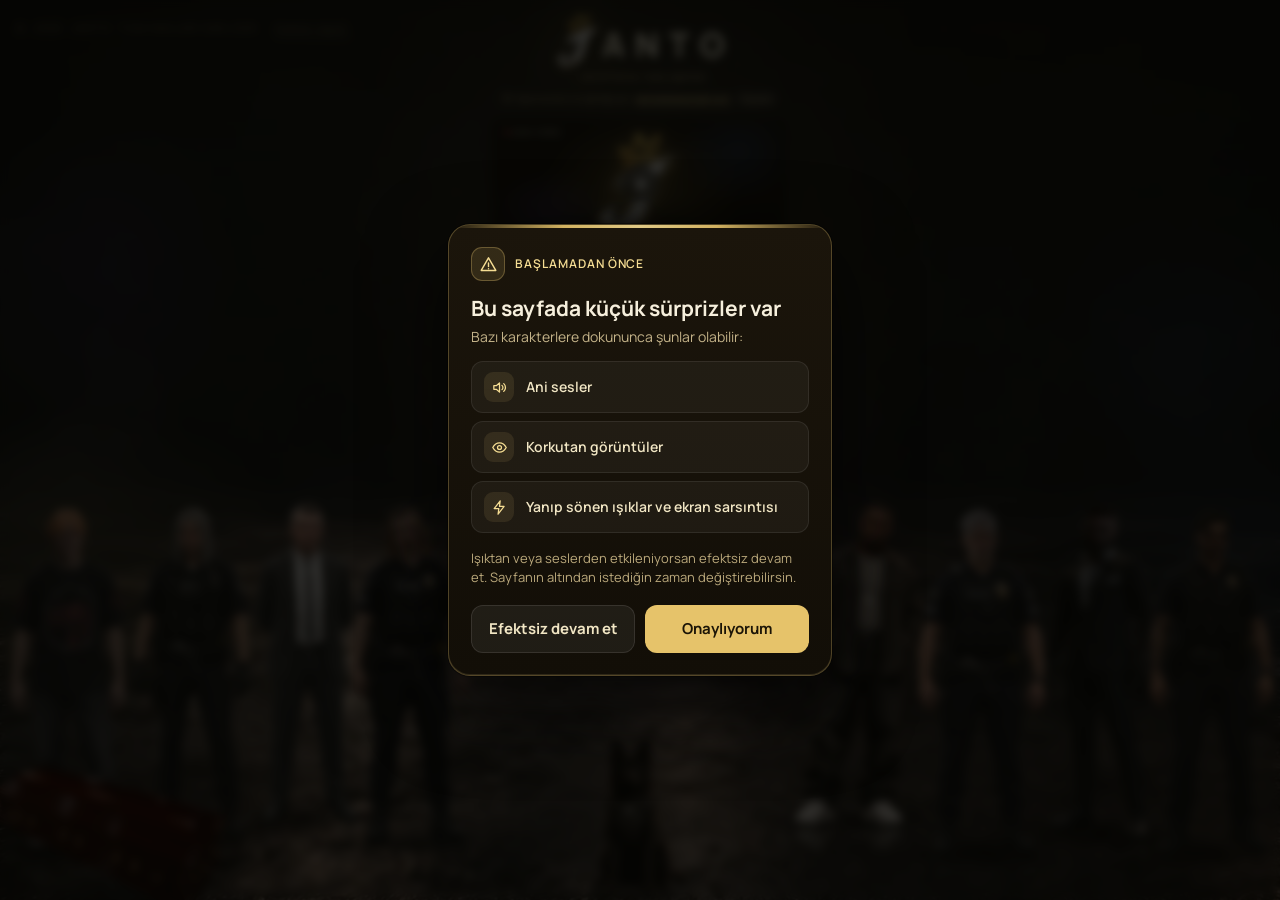
==== commit 02427aa4: "Yeni karakter: Vincenzo Spagetti (PC + telefon, kelepçe sahnesi, sol grup yer açmak için hizalandı) " ====
--- a/index.html
+++ b/index.html
@@ -3,7 +3,7 @@
 <head>
 <meta charset="utf-8">
 <meta name="viewport" content="width=device-width, initial-scale=1, viewport-fit=cover">
-<meta name="asset-v" content="202611132342">
+<meta name="asset-v" content="202611221301">
 <title>Janto</title>
 <meta name="description" content="Janto resmi bağlantı sayfası: YouTube, Instagram, TikTok, Kick, Discord ve JantoLab.">
 <meta name="theme-color" content="#080604">
@@ -26,8 +26,8 @@
 <link rel="preload" href="fonts/manrope-latin-wght-normal.woff2" as="font" type="font/woff2" crossorigin>
 <link rel="preload" href="fonts/manrope-latin-ext-wght-normal.woff2" as="font" type="font/woff2" crossorigin>
 <link rel="preload" href="fonts/playfair-display-latin-wght-normal.woff2" as="font" type="font/woff2" crossorigin>
-<link rel="stylesheet" href="css/style.css?v=202611132342">
-<script src="js/app.js?v=202611132342" defer></script>
+<link rel="stylesheet" href="css/style.css?v=202611221301">
+<script src="js/app.js?v=202611221301" defer></script>
 </head>
 <body>
 <svg width="0" height="0" style="position:absolute" aria-hidden="true">
@@ -151,7 +151,7 @@
           <span class="tag tag--top" aria-hidden="true"></span>
         </div>
       </div>
-      <div class="char" data-id="orange" style="--cx:172;--feet:1012;--h:520;--ar:0.3509;--tz:40">
+      <div class="char" data-id="orange" style="--cx:110;--feet:1012;--h:520;--ar:0.3509;--tz:40">
         <div class="sprite">
           <span class="glow"></span>
           <span class="shadow"></span>
@@ -162,7 +162,7 @@
           <span class="tag tag--top" aria-hidden="true"></span>
         </div>
       </div>
-      <div class="char" data-id="graypolice" style="--cx:376;--feet:990;--h:500;--ar:0.3642;--tz:0">
+      <div class="char" data-id="graypolice" style="--cx:286;--feet:990;--h:500;--ar:0.3642;--tz:0">
         <div class="sprite">
           <span class="glow"></span>
           <span class="shadow"></span>
@@ -173,7 +173,7 @@
           <span class="tag tag--top" aria-hidden="true"></span>
         </div>
       </div>
-      <div class="char" data-id="suitman" style="--cx:566;--feet:970;--h:486;--ar:0.3245;--tz:-40">
+      <div class="char" data-id="suitman" style="--cx:456;--feet:970;--h:486;--ar:0.3245;--tz:-40">
         <div class="sprite">
           <span class="glow"></span>
           <span class="shadow"></span>
@@ -181,6 +181,17 @@
           <img loading="lazy" class="ref" src="img/suitman.webp" alt="" aria-hidden="true" decoding="async" draggable="false">
           <picture><source media="(max-width: 899px), (max-aspect-ratio: 6/5), (max-height: 659px)" srcset="img/m/suitman.webp"><img class="fig" src="img/suitman.webp" alt="" width="344" height="1060" decoding="async" draggable="false"></picture>
           <button class="hit" type="button" data-id="suitman" style="clip-path:polygon(49.05% 0.08%,34.29% 3.56%,37.86% 12.68%,7.86% 18.48%,0.95% 36.66%,14.52% 41.14%,10.0% 53.44%,15.95% 55.22%,16.9% 86.7%,8.1% 98.76%,23.81% 99.38%,33.1% 95.36%,50.71% 56.38%,67.62% 93.35%,82.86% 98.92%,95.24% 99.77%,99.29% 97.83%,85.24% 86.62%,89.05% 52.05%,84.29% 40.6%,95.48% 36.12%,90.0% 18.25%,61.67% 13.15%,65.48% 2.4%)"></button>
+          <span class="tag tag--top" aria-hidden="true"></span>
+        </div>
+      </div>
+      <div class="char" data-id="vincenzo" style="--cx:618;--feet:1000;--h:510;--ar:0.3481;--tz:20">
+        <div class="sprite">
+          <span class="glow"></span>
+          <span class="shadow"></span>
+          <span class="pad"></span>
+          <img loading="lazy" class="ref" src="img/vincenzo.webp" alt="" aria-hidden="true" decoding="async" draggable="false">
+          <picture><source media="(max-width: 899px), (max-aspect-ratio: 6/5), (max-height: 659px)" srcset="img/m/vincenzo.webp"><img class="fig" src="img/vincenzo.webp" alt="" width="369" height="1060" decoding="async" draggable="false"></picture>
+          <button class="hit" type="button" data-id="vincenzo" style="clip-path:polygon(43.46% 0.00%,30.19% 3.15%,31.54% 14.26%,10.38% 20.62%,2.69% 29.92%,0.19% 52.01%,14.23% 56.29%,19.42% 65.26%,11.35% 98.80%,32.88% 97.05%,31.15% 84.20%,50.00% 58.77%,67.88% 89.29%,66.54% 99.93%,94.04% 99.93%,81.54% 89.16%,80.58% 33.53%,90.00% 45.85%,87.69% 56.63%,98.65% 52.34%,94.81% 30.39%,87.12% 20.41%,75.77% 15.19%,65.38% 14.93%,65.58% 8.57%,55.58% 1.87%)"></button>
           <span class="tag tag--top" aria-hidden="true"></span>
         </div>
       </div>
--- a/css/style.css
+++ b/css/style.css
@@ -138,6 +138,8 @@
 .char:nth-child(6) .sprite { animation-delay: .30s; }
 .char:nth-child(7) .sprite { animation-delay: .35s; }
 .char:nth-child(8) .sprite { animation-delay: .40s; }
+.char:nth-child(9) .sprite { animation-delay: .45s; }
+.char:nth-child(10) .sprite { animation-delay: .50s; }
 @keyframes rise { from { transform: translateY(14px); } to { transform: none; } }
 
 .fig, .ref {
